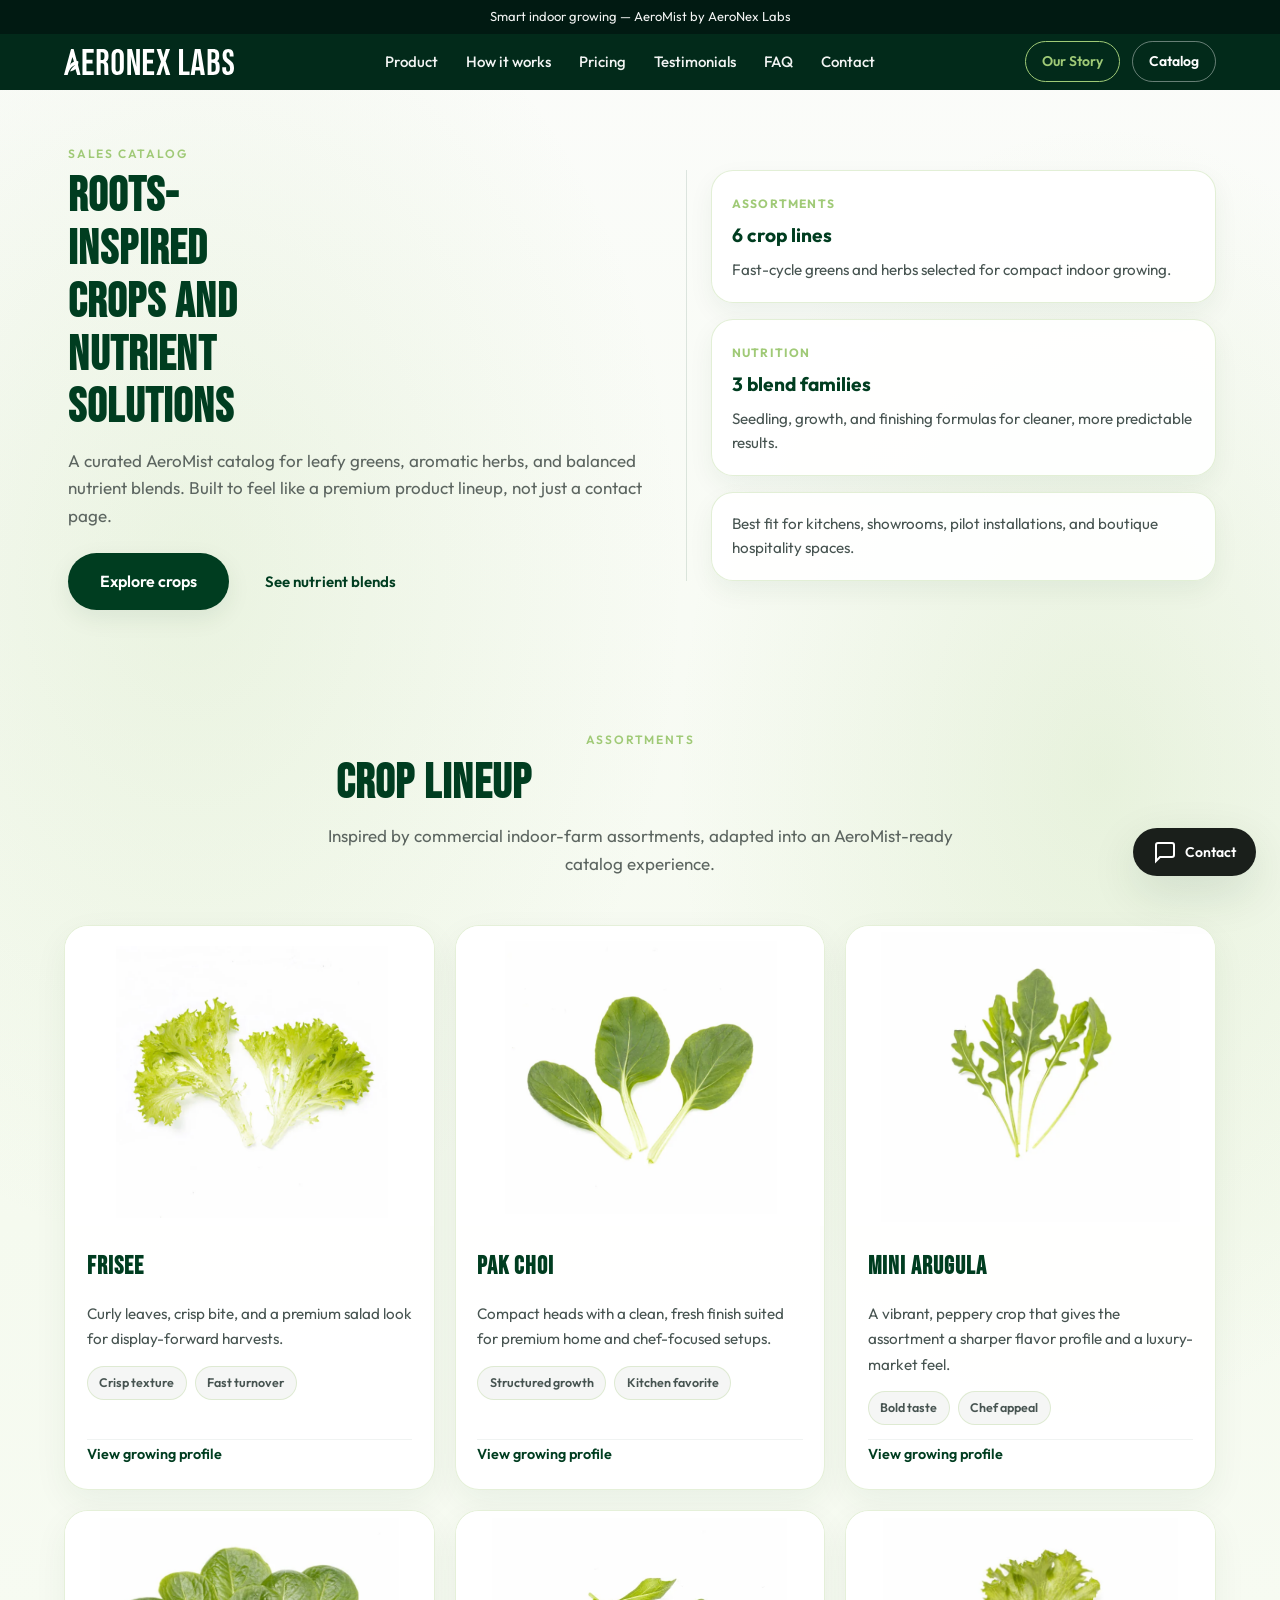
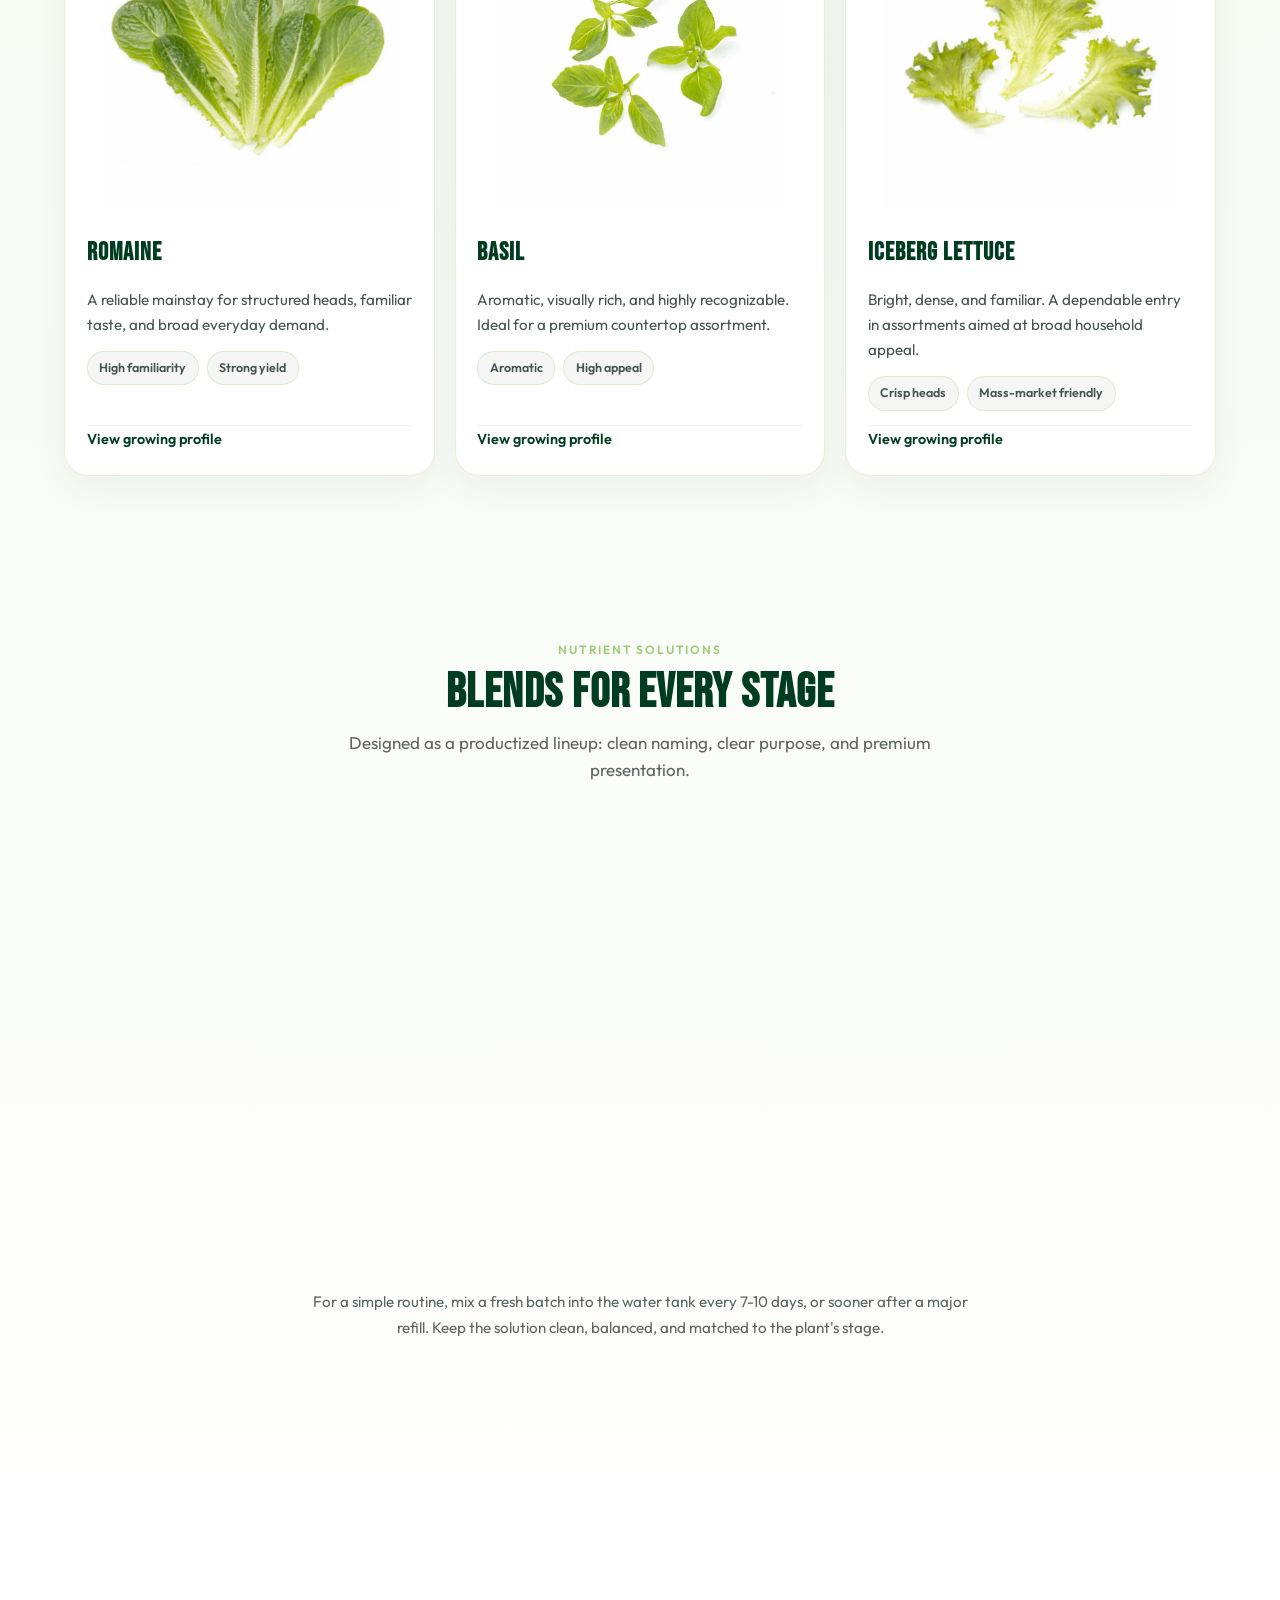
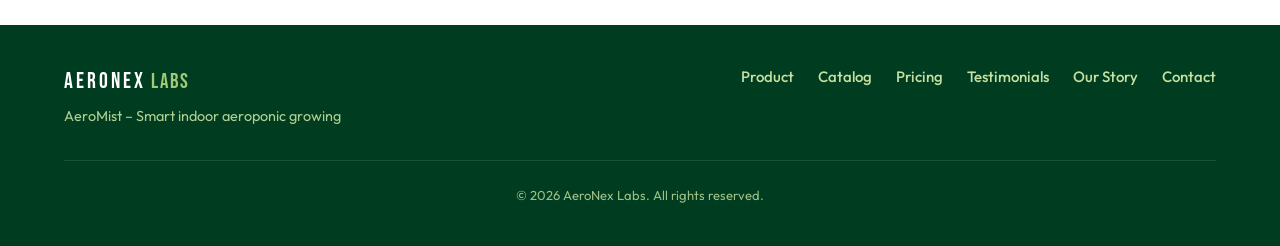
==== catalog.html @ 2b2d59ef "catalog page is made" ====
<!DOCTYPE html>
<html lang="en">
<head>
  <meta charset="UTF-8" />
  <meta name="viewport" content="width=device-width, initial-scale=1.0, viewport-fit=cover" />
  <meta name="description" content="AeroNex Labs catalog: crops, roots-inspired greens, and nutrient solutions for AeroMist systems." />
  <title>Catalog | AeroNex Labs</title>
  <link rel="preconnect" href="https://fonts.googleapis.com" />
  <link rel="preconnect" href="https://fonts.gstatic.com" crossorigin />
  <link href="https://fonts.googleapis.com/css2?family=Bebas+Neue&family=Outfit:wght@300;400;500;600;700&display=swap" rel="stylesheet" />
  <link rel="stylesheet" href="css/style.css" />
  <script defer src="/_vercel/insights/script.js"></script>
</head>
<body>
  <a href="#main-content" class="skip-link">Skip to main content</a>
  <header class="header" id="header">
    <div class="top-bar">
      <div class="container top-bar-inner">
        <span class="top-bar-text">Smart indoor growing — AeroMist by AeroNex Labs</span>
      </div>
    </div>
    <div class="main-nav">
      <div class="container nav-inner">
        <a href="index.html" class="logo logo--svg" aria-label="AeroNex Labs">
          <span class="logo-svg-wrap" aria-hidden="true">
            <img src="assets/aeronex-labs-wordmark.svg" alt="" class="logo-svg" />
          </span>
        </a>
        <nav class="nav" aria-label="Main navigation">
          <ul class="nav-list">
            <li><a href="index.html#product">Product</a></li>
            <li><a href="index.html#how-it-works">How it works</a></li>
            <li><a href="index.html#pricing">Pricing</a></li>
            <li><a href="index.html#testimonials">Testimonials</a></li>
            <li><a href="index.html#faq">FAQ</a></li>
            <li><a href="index.html#contact">Contact</a></li>
          </ul>
        </nav>
        <div class="nav-cta-group">
          <a href="our-story.html" class="nav-cta nav-cta-secondary">Our Story</a>
          <a href="catalog.html" class="nav-cta">Catalog</a>
        </div>
        <button type="button" class="nav-toggle" aria-label="Toggle menu">
          <span></span><span></span><span></span>
        </button>
      </div>
    </div>
  </header>

  <main id="main-content" class="page-main page-main-story page-main-catalog">
    <section class="section catalog-hero-section">
      <div class="container">
        <div class="catalog-hero-shell animate-in">
          <div class="catalog-hero-copy">
            <span class="section-label">Sales Catalog</span>
            <h1 class="section-title">Roots-inspired crops and nutrient solutions</h1>
            <p class="section-subtitle">A curated AeroMist catalog for leafy greens, aromatic herbs, and balanced nutrient blends. Built to feel like a premium product lineup, not just a contact page.</p>
            <div class="catalog-hero-actions">
              <a href="#crops" class="btn btn-primary btn-lg">Explore crops</a>
              <a href="#nutrients" class="btn btn-outline">See nutrient blends</a>
            </div>
          </div>
          <div class="catalog-hero-panel">
            <div class="catalog-hero-stat">
              <span class="catalog-hero-stat-label">Assortments</span>
              <strong>6 crop lines</strong>
              <p>Fast-cycle greens and herbs selected for compact indoor growing.</p>
            </div>
            <div class="catalog-hero-stat">
              <span class="catalog-hero-stat-label">Nutrition</span>
              <strong>3 blend families</strong>
              <p>Seedling, growth, and finishing formulas for cleaner, more predictable results.</p>
            </div>
            <div class="catalog-hero-note">
              <span>Best fit for kitchens, showrooms, pilot installations, and boutique hospitality spaces.</span>
            </div>
          </div>
        </div>
      </div>
    </section>

    <section id="crops" class="section catalog-section catalog-section--crops">
      <div class="container">
        <div class="section-head">
          <span class="section-label">Assortments</span>
          <h2 class="section-title">Crop lineup</h2>
          <p class="section-subtitle">Inspired by commercial indoor-farm assortments, adapted into an AeroMist-ready catalog experience.</p>
        </div>

        <div class="catalog-grid animate-in">
          <article class="catalog-card catalog-card--frisee">
            <div class="catalog-card-visual catalog-card-visual--image">
              <span class="catalog-badge">Leafy</span>
              <div class="catalog-crop-media">
                <img src="assets/catalog-frisee-1.png" alt="Frisee leaves" class="catalog-crop-image catalog-crop-image--primary" />
                <img src="assets/catalog-frisee-2.png" alt="Frisee growing in net pots" class="catalog-crop-image catalog-crop-image--secondary" />
              </div>
            </div>
            <div class="catalog-card-body">
              <h3 class="catalog-card-title">Frisee</h3>
              <p class="catalog-card-text">Curly leaves, crisp bite, and a premium salad look for display-forward harvests.</p>
              <div class="catalog-chip-row">
                <span class="catalog-chip">Crisp texture</span>
                <span class="catalog-chip">Fast turnover</span>
              </div>
              <details class="catalog-card-details">
                <summary>View growing profile</summary>
                <ul class="catalog-detail-list">
                  <li><span>Cycle</span><strong>24-30 days</strong></li>
                  <li><span>Use case</span><strong>Salad mixes</strong></li>
                  <li><span>Flavor</span><strong>Lightly bitter</strong></li>
                </ul>
              </details>
            </div>
          </article>

          <article class="catalog-card catalog-card--pakchoi">
            <div class="catalog-card-visual catalog-card-visual--image">
              <span class="catalog-badge">Stem + leaf</span>
              <div class="catalog-crop-media">
                <img src="assets/catalog-pak-choi-1.png" alt="Pak choi leaves" class="catalog-crop-image catalog-crop-image--primary" />
                <img src="assets/catalog-pak-choi-2.png" alt="Pak choi growing in a net pot" class="catalog-crop-image catalog-crop-image--secondary" />
              </div>
            </div>
            <div class="catalog-card-body">
              <h3 class="catalog-card-title">Pak Choi</h3>
              <p class="catalog-card-text">Compact heads with a clean, fresh finish suited for premium home and chef-focused setups.</p>
              <div class="catalog-chip-row">
                <span class="catalog-chip">Structured growth</span>
                <span class="catalog-chip">Kitchen favorite</span>
              </div>
              <details class="catalog-card-details">
                <summary>View growing profile</summary>
                <ul class="catalog-detail-list">
                  <li><span>Cycle</span><strong>28-35 days</strong></li>
                  <li><span>Use case</span><strong>Saute and bowls</strong></li>
                  <li><span>Texture</span><strong>Tender stems</strong></li>
                </ul>
              </details>
            </div>
          </article>

          <article class="catalog-card catalog-card--arugula">
            <div class="catalog-card-visual catalog-card-visual--image">
              <span class="catalog-badge">Peppery</span>
              <div class="catalog-crop-media">
                <img src="assets/catalog-mini-arugula-1.png" alt="Mini arugula leaves" class="catalog-crop-image catalog-crop-image--primary" />
                <img src="assets/catalog-mini-arugula-2.png" alt="Mini arugula growing in a net pot" class="catalog-crop-image catalog-crop-image--secondary" />
              </div>
            </div>
            <div class="catalog-card-body">
              <h3 class="catalog-card-title">Mini Arugula</h3>
              <p class="catalog-card-text">A vibrant, peppery crop that gives the assortment a sharper flavor profile and a luxury-market feel.</p>
              <div class="catalog-chip-row">
                <span class="catalog-chip">Bold taste</span>
                <span class="catalog-chip">Chef appeal</span>
              </div>
              <details class="catalog-card-details">
                <summary>View growing profile</summary>
                <ul class="catalog-detail-list">
                  <li><span>Cycle</span><strong>18-24 days</strong></li>
                  <li><span>Use case</span><strong>Finishing greens</strong></li>
                  <li><span>Flavor</span><strong>Peppery</strong></li>
                </ul>
              </details>
            </div>
          </article>

          <article class="catalog-card catalog-card--romaine">
            <div class="catalog-card-visual catalog-card-visual--image">
              <span class="catalog-badge">Core crop</span>
              <div class="catalog-crop-media">
                <img src="assets/catalog-romaine-1.png" alt="Romaine leaves" class="catalog-crop-image catalog-crop-image--primary" />
                <img src="assets/catalog-romaine-2.png" alt="Romaine growing in net pots" class="catalog-crop-image catalog-crop-image--secondary" />
              </div>
            </div>
            <div class="catalog-card-body">
              <h3 class="catalog-card-title">Romaine</h3>
              <p class="catalog-card-text">A reliable mainstay for structured heads, familiar taste, and broad everyday demand.</p>
              <div class="catalog-chip-row">
                <span class="catalog-chip">High familiarity</span>
                <span class="catalog-chip">Strong yield</span>
              </div>
              <details class="catalog-card-details">
                <summary>View growing profile</summary>
                <ul class="catalog-detail-list">
                  <li><span>Cycle</span><strong>30-38 days</strong></li>
                  <li><span>Use case</span><strong>Daily salads</strong></li>
                  <li><span>Profile</span><strong>Crisp and mild</strong></li>
                </ul>
              </details>
            </div>
          </article>

          <article class="catalog-card catalog-card--basil">
            <div class="catalog-card-visual catalog-card-visual--image">
              <span class="catalog-badge">Herb</span>
              <div class="catalog-crop-media">
                <img src="assets/catalog-basil-1.png" alt="Basil leaves" class="catalog-crop-image catalog-crop-image--primary" />
                <img src="assets/catalog-basil-2.png" alt="Basil growing in a net pot" class="catalog-crop-image catalog-crop-image--secondary" />
              </div>
            </div>
            <div class="catalog-card-body">
              <h3 class="catalog-card-title">Basil</h3>
              <p class="catalog-card-text">Aromatic, visually rich, and highly recognizable. Ideal for a premium countertop assortment.</p>
              <div class="catalog-chip-row">
                <span class="catalog-chip">Aromatic</span>
                <span class="catalog-chip">High appeal</span>
              </div>
              <details class="catalog-card-details">
                <summary>View growing profile</summary>
                <ul class="catalog-detail-list">
                  <li><span>Cycle</span><strong>25-32 days</strong></li>
                  <li><span>Use case</span><strong>Kitchen herb</strong></li>
                  <li><span>Profile</span><strong>Fragrant leaves</strong></li>
                </ul>
              </details>
            </div>
          </article>

          <article class="catalog-card catalog-card--iceberg">
            <div class="catalog-card-visual catalog-card-visual--image">
              <span class="catalog-badge">Classic</span>
              <div class="catalog-crop-media">
                <img src="assets/catalog-iceberg-1.png" alt="Iceberg lettuce leaves" class="catalog-crop-image catalog-crop-image--primary" />
                <img src="assets/catalog-iceberg-2.png" alt="Iceberg lettuce growing in net pots" class="catalog-crop-image catalog-crop-image--secondary" />
              </div>
            </div>
            <div class="catalog-card-body">
              <h3 class="catalog-card-title">Iceberg Lettuce</h3>
              <p class="catalog-card-text">Bright, dense, and familiar. A dependable entry in assortments aimed at broad household appeal.</p>
              <div class="catalog-chip-row">
                <span class="catalog-chip">Crisp heads</span>
                <span class="catalog-chip">Mass-market friendly</span>
              </div>
              <details class="catalog-card-details">
                <summary>View growing profile</summary>
                <ul class="catalog-detail-list">
                  <li><span>Cycle</span><strong>32-40 days</strong></li>
                  <li><span>Use case</span><strong>Crunch salads</strong></li>
                  <li><span>Profile</span><strong>Cool and clean</strong></li>
                </ul>
              </details>
            </div>
          </article>
        </div>
      </div>
    </section>

    <section id="nutrients" class="section catalog-section catalog-section--nutrients">
      <div class="container">
        <div class="section-head">
          <span class="section-label">Nutrient Solutions</span>
          <h2 class="section-title">Blends for every stage</h2>
          <p class="section-subtitle">Designed as a productized lineup: clean naming, clear purpose, and premium presentation.</p>
        </div>

        <div class="catalog-grid catalog-grid--solutions animate-in">
          <article class="catalog-card catalog-card--solution">
            <div class="catalog-card-visual catalog-card-visual--blend">
              <img src="assets/catalog-solution-leaf-start.png" alt="Leaf Start A+B nutrient solution bottle" class="catalog-blend-image" loading="lazy" decoding="async" />
            </div>
            <div class="catalog-card-body">
              <h3 class="catalog-card-title">Leaf Start A+B</h3>
              <p class="catalog-card-text">A gentle entry formula for seedlings and early root development, tuned for stable starts and cleaner transitions.</p>
              <div class="catalog-chip-row">
                <span class="catalog-chip">Seedling-safe</span>
                <span class="catalog-chip">Root support</span>
              </div>
              <details class="catalog-card-details">
                <summary>View blend profile</summary>
                <ul class="catalog-detail-list">
                  <li><span>Stage</span><strong>Early growth</strong></li>
                  <li><span>Focus</span><strong>Root establishment</strong></li>
                  <li><span>Best with</span><strong>Basil, arugula</strong></li>
                </ul>
              </details>
            </div>
          </article>

          <article class="catalog-card catalog-card--solution">
            <div class="catalog-card-visual catalog-card-visual--blend">
              <img src="assets/catalog-solution-balance-grow.png" alt="Balance Grow A+B nutrient solution bottle" class="catalog-blend-image" loading="lazy" decoding="async" />
            </div>
            <div class="catalog-card-body">
              <h3 class="catalog-card-title">Balance Grow A+B</h3>
              <p class="catalog-card-text">A balanced everyday nutrient pair for leafy greens that need consistent structure, color, and harvest quality.</p>
              <div class="catalog-chip-row">
                <span class="catalog-chip">Daily production</span>
                <span class="catalog-chip">Leaf quality</span>
              </div>
              <details class="catalog-card-details">
                <summary>View blend profile</summary>
                <ul class="catalog-detail-list">
                  <li><span>Stage</span><strong>Vegetative growth</strong></li>
                  <li><span>Focus</span><strong>Leaf density</strong></li>
                  <li><span>Best with</span><strong>Romaine, frisee</strong></li>
                </ul>
              </details>
            </div>
          </article>

          <article class="catalog-card catalog-card--solution">
            <div class="catalog-card-visual catalog-card-visual--blend">
              <img src="assets/catalog-solution-boost-finish.png" alt="Boost Finish nutrient solution bottle" class="catalog-blend-image" loading="lazy" decoding="async" />
            </div>
            <div class="catalog-card-body">
              <h3 class="catalog-card-title">Boost Finish</h3>
              <p class="catalog-card-text">A polishing blend for crispness, color, and final presentation before harvest or showcase delivery.</p>
              <div class="catalog-chip-row">
                <span class="catalog-chip">Finish quality</span>
                <span class="catalog-chip">Visual polish</span>
              </div>
              <details class="catalog-card-details">
                <summary>View blend profile</summary>
                <ul class="catalog-detail-list">
                  <li><span>Stage</span><strong>Final stretch</strong></li>
                  <li><span>Focus</span><strong>Crisp texture</strong></li>
                  <li><span>Best with</span><strong>Pak choi, iceberg</strong></li>
                </ul>
              </details>
            </div>
          </article>
        </div>

        <p class="catalog-section-note catalog-section-note--after-grid">For a simple routine, mix a fresh batch into the water tank every 7-10 days, or sooner after a major refill. Keep the solution clean, balanced, and matched to the plant's stage.</p>

        <div class="catalog-cta-block animate-in">
          <div>
            <span class="section-label">Bulk Inquiries</span>
            <h3 class="catalog-cta-title">Need a custom crop mix or nutrient package?</h3>
            <p class="catalog-cta-text">We can position AeroMist as a premium assortment system for hospitality, showroom installs, or pilot retail experiences.</p>
          </div>
          <div class="catalog-cta-actions">
            <a href="index.html#contact" class="btn btn-primary btn-lg">Request a quote</a>
          </div>
        </div>
      </div>
    </section>
  </main>

  <footer class="footer">
    <div class="container footer-inner">
      <div class="footer-grid">
        <div class="footer-brand-block">
          <div class="footer-brand">
            <span class="logo-text">AERONEX</span>
            <span class="logo-labs">LABS</span>
          </div>
          <p class="footer-product">AeroMist – Smart indoor aeroponic growing</p>
        </div>
        <div class="footer-links">
          <a href="index.html#product">Product</a>
          <a href="catalog.html">Catalog</a>
          <a href="index.html#pricing">Pricing</a>
          <a href="index.html#testimonials">Testimonials</a>
          <a href="our-story.html">Our Story</a>
          <a href="index.html#contact">Contact</a>
        </div>
      </div>
      <div class="footer-bottom">
        <p class="footer-copy">&copy; 2026 AeroNex Labs. All rights reserved.</p>
      </div>
    </div>
  </footer>

  <a href="index.html#contact" class="chat-fab" aria-label="Contact / Chat">
    <svg width="24" height="24" viewBox="0 0 24 24" fill="none" stroke="currentColor" stroke-width="2"><path d="M21 15a2 2 0 01-2 2H7l-4 4V5a2 2 0 012-2h14a2 2 0 012 2z"/></svg>
    <span>Contact</span>
  </a>

  <script src="js/main.js"></script>
</body>
</html>
---- css/style.css ----
/* AeroNex Labs – AeroMist | Modern, AeroGarden-inspired
   Brand: Deep Aero Green #003D20, Mist Green #A0CA77
   Fonts: Bebas Neue (display), Outfit (body) */

:root {
  --deep-green: #003D20;
  --deep-green-soft: #004d28;
  --nav-dark: #022a1a;
  --nav-dark-bar: #011a12;
  --mist-green: #A0CA77;
  --mist-green-light: #c5e0a0;
  --mist-green-pale: #e8f5dc;
  --white: #ffffff;
  --off-white: #fafbf9;
  --gray-50: #f5f6f5;
  --gray-100: #e8ece9;
  --gray-200: #c5ccc7;
  --gray-500: #6b756e;
  --gray-600: #5c6560;
  --gray-700: #475451;
  --gray-800: #2d332f;
  --black: #1a1f1b;
  --shadow-sm: 0 2px 8px rgba(0, 61, 32, 0.06);
  --shadow-md: 0 8px 24px rgba(0, 61, 32, 0.08);
  --shadow-lg: 0 16px 48px rgba(0, 61, 32, 0.12);
  --radius-sm: 8px;
  --radius-md: 12px;
  --radius-lg: 20px;
  --radius-xl: 28px;
  --radius-full: 9999px;
  --transition: 0.25s cubic-bezier(0.4, 0, 0.2, 1);
}

*,
*::before,
*::after {
  box-sizing: border-box;
}

html {
  scroll-behavior: smooth;
}

@media (prefers-reduced-motion: reduce) {
  html { scroll-behavior: auto; }
  .animate-in,
  .hero-shape,
  .phone-float,
  .stat,
  .benefit-card,
  .feature-card,
  .tech-pill,
  .category-card,
  .how-split-content .how-split-label,
  .how-split-content .how-split-title,
  .how-split-content .how-split-text,
  .how-split-content .how-split-cta,
  .how-split-visual-inner { animation: none !important; transition-duration: 0.01ms !important; }
  .animate-in { opacity: 1; transform: none; }
}

body {
  margin: 0;
  font-family: "Outfit", -apple-system, sans-serif;
  font-size: 1rem;
  line-height: 1.6;
  color: var(--black);
  background: var(--white);
  -webkit-font-smoothing: antialiased;
}

/* Skip link (accessibility) */
.skip-link {
  position: absolute;
  top: -100px;
  left: 1rem;
  z-index: 200;
  padding: 0.75rem 1.25rem;
  background: var(--deep-green);
  color: var(--white);
  font-weight: 600;
  font-size: 0.9375rem;
  text-decoration: none;
  border-radius: var(--radius-sm);
  transition: top var(--transition);
}
.skip-link:focus {
  top: 1rem;
  outline: 3px solid var(--mist-green);
  outline-offset: 2px;
}

/* Focus visible (keyboard users) */
a:focus-visible,
button:focus-visible {
  outline: 2px solid var(--deep-green);
  outline-offset: 2px;
}
.nav-list a:focus-visible,
.nav-cta:focus-visible {
  outline-color: var(--mist-green);
}
.chat-fab:focus-visible,
.back-to-top:focus-visible {
  outline-color: var(--white);
}

.container {
  width: 100%;
  max-width: 1200px;
  margin: 0 auto;
  padding: 0 1.5rem;
}

/* ---- Header (AeroGarden-style: top bar + dark nav) ---- */
.header {
  position: fixed;
  top: 0;
  left: 0;
  right: 0;
  z-index: 100;
  transition: box-shadow var(--transition);
}
.header.is-scrolled {
  box-shadow: 0 4px 20px rgba(0, 61, 32, 0.15);
}
.nav-list a.nav-link.is-active {
  color: var(--mist-green);
  opacity: 1;
}

.top-bar {
  background: var(--nav-dark-bar);
  color: var(--white);
  padding: 0.4rem 0;
  font-size: 0.8125rem;
  text-align: center;
}
.top-bar-inner { max-width: 1200px; margin: 0 auto; padding: 0 1.5rem; }
.top-bar-text { opacity: 0.95; }

.main-nav {
  background: var(--nav-dark);
  padding: 0 0;
}
.nav-inner {
  display: flex;
  align-items: center;
  justify-content: space-between;
  min-height: 56px;
  max-width: 1200px;
  margin: 0 auto;
  padding: 0 1.5rem;
}

.logo {
  display: inline-flex;
  align-items: baseline;
  gap: 0.25rem;
  text-decoration: none;
  color: var(--white);
  font-family: "Bebas Neue", sans-serif;
  font-size: 1.4rem;
  letter-spacing: 0.12em;
  font-weight: 400;
}
.logo--svg {
  align-items: center;
  gap: 0;
  letter-spacing: normal;
  font-size: 1rem;
}
.logo-svg-wrap {
  display: inline-flex;
  width: 170px;
  height: 36px;
  overflow: hidden;
  position: relative;
}
.logo-svg {
  width: 100%;
  height: 100%;
  object-fit: contain;
  display: block;
}
.logo-svg-wrap,
.logo-svg {
  /* Bazı tarayıcılarda SVG img içeriğini daha stabil render eder */
  max-width: 100%;
}
.main-nav .logo-svg {
  /* Wordmark SVG zaten beyaz dolduruldu */
  filter: none;
}
.logo-text {
  font-weight: 400;
  letter-spacing: 0.14em;
}
.logo-labs {
  font-weight: 400;
  color: var(--mist-green);
  letter-spacing: 0.1em;
  font-size: 0.95em;
}

.nav-list {
  display: flex;
  gap: 1.75rem;
  list-style: none;
  margin: 0;
  padding: 0;
}
.nav-list a {
  color: var(--white);
  text-decoration: none;
  font-weight: 500;
  font-size: 0.9375rem;
  opacity: 0.95;
  transition: opacity var(--transition);
}
.nav-list a:hover { opacity: 1; }

.nav-cta-group {
  display: flex;
  align-items: center;
  gap: 0.75rem;
}

.nav-cta {
  padding: 0.5rem 1rem;
  background: transparent;
  color: var(--white);
  border: 1px solid rgba(255,255,255,0.4);
  border-radius: var(--radius-full);
  font-size: 0.875rem;
  font-weight: 600;
  text-decoration: none;
  transition: background var(--transition), border-color var(--transition);
}
.nav-cta:hover {
  background: rgba(255,255,255,0.1);
  border-color: rgba(255,255,255,0.6);
}
.nav-cta-secondary {
  background: transparent;
  border-color: var(--mist-green);
  color: var(--mist-green);
}
.nav-cta-secondary:hover {
  background: var(--mist-green);
  color: var(--deep-green);
  border-color: var(--mist-green);
}

.nav-toggle {
  display: none;
  flex-direction: column;
  gap: 5px;
  background: none;
  border: none;
  cursor: pointer;
  padding: 0.5rem;
}
.nav-toggle span {
  width: 22px;
  height: 2px;
  background: var(--white);
  transition: var(--transition);
}

/* ---- Hero carousel ---- */
.hero-carousel {
  position: relative;
  min-height: 90vh;
  padding: 6rem 0 4rem;
  overflow: hidden;
}
.hero-carousel .hero-track {
  display: flex;
  transition: transform 0.5s cubic-bezier(0.4, 0, 0.2, 1);
  min-height: 70vh;
}
.hero-slide {
  min-width: 100%;
  flex-shrink: 0;
  display: flex;
  align-items: center;
}
.hero-carousel-prev,
.hero-carousel-next {
  position: absolute;
  top: 50%;
  transform: translateY(-50%);
  z-index: 20;
  width: 48px;
  height: 48px;
  display: flex;
  align-items: center;
  justify-content: center;
  background: rgba(255, 255, 255, 0.9);
  border: 1px solid var(--gray-100);
  border-radius: 50%;
  color: var(--deep-green);
  cursor: pointer;
  box-shadow: var(--shadow-md);
  transition: background 0.2s ease, transform 0.2s ease;
}
.hero-carousel-prev { left: 1.5rem; }
.hero-carousel-next { right: 1.5rem; }
.hero-carousel-prev:hover,
.hero-carousel-next:hover {
  background: var(--white);
  transform: translateY(-50%) scale(1.05);
}
.hero-carousel-prev:focus-visible,
.hero-carousel-next:focus-visible {
  outline: 2px solid var(--deep-green);
  outline-offset: 2px;
}
.hero-carousel-dots {
  position: absolute;
  bottom: 4rem;
  left: 50%;
  transform: translateX(-50%);
  display: flex;
  gap: 0.5rem;
  z-index: 20;
}
.hero-carousel-dot {
  width: 10px;
  height: 10px;
  border-radius: 50%;
  background: rgba(255, 255, 255, 0.5);
  border: 1px solid var(--deep-green);
  padding: 0;
  cursor: pointer;
  transition: background 0.25s ease, transform 0.25s ease;
}
.hero-carousel-dot:hover {
  background: rgba(255, 255, 255, 0.8);
}
.hero-carousel-dot.is-active {
  background: var(--deep-green);
  transform: scale(1.2);
}
@media (max-width: 768px) {
  .hero-carousel-prev { left: 0.75rem; }
  .hero-carousel-next { right: 0.75rem; }
  .hero-carousel-prev,
  .hero-carousel-next { width: 40px; height: 40px; }
}

/* ---- Hero (split, own brand – no stock photo) ---- */
.hero-split {
  position: relative;
  min-height: 90vh;
  display: flex;
  align-items: center;
  padding: 6rem 0 4rem;
  overflow: hidden;
}
.hero-split-bg {
  position: absolute;
  inset: 0;
  z-index: 0;
}
.hero-gradient-mesh {
  position: absolute;
  inset: 0;
  background:
    radial-gradient(ellipse 80% 50% at 20% 50%, rgba(160, 202, 119, 0.2) 0%, transparent 55%),
    radial-gradient(ellipse 70% 60% at 85% 30%, rgba(0, 61, 32, 0.06) 0%, transparent 50%),
    linear-gradient(160deg, var(--off-white) 0%, var(--mist-green-pale) 40%, var(--gray-50) 100%);
}
.hero-shape {
  position: absolute;
  border-radius: 50%;
  filter: blur(90px);
  opacity: 0.2;
  pointer-events: none;
}
.hero-shape-1 {
  width: 400px;
  height: 400px;
  background: var(--mist-green);
  top: -80px;
  right: -60px;
  animation: heroShapeFloat 15s ease-in-out infinite;
}
.hero-shape-2 {
  width: 280px;
  height: 280px;
  background: var(--mist-green-light);
  bottom: 10%;
  left: -40px;
  animation: heroShapeFloat 12s ease-in-out infinite reverse;
}

/* Hero scroll hint */
.hero-scroll-hint {
  position: absolute;
  bottom: 1.5rem;
  left: 50%;
  transform: translateX(-50%);
  display: flex;
  flex-direction: column;
  align-items: center;
  gap: 0.35rem;
  color: var(--gray-500);
  font-size: 0.7rem;
  font-weight: 600;
  text-transform: uppercase;
  letter-spacing: 0.12em;
  pointer-events: none;
}
.hero-scroll-hint .hero-scroll-line {
  width: 1px;
  height: 28px;
  background: linear-gradient(to bottom, var(--gray-300), transparent);
  border-radius: var(--radius-full);
  animation: scrollHint 2s ease-in-out infinite;
}
@keyframes scrollHint {
  0%, 100% { opacity: 0.4; transform: scaleY(0.6); }
  50% { opacity: 1; transform: scaleY(1); }
}
@media (max-width: 768px) {
  .hero-scroll-hint { display: none; }
}

@keyframes heroShapeFloat {
  0%, 100% { transform: translate(0, 0) scale(1); }
  50% { transform: translate(15px, -15px) scale(1.08); }
}
.hero-split-inner {
  position: relative;
  z-index: 1;
  display: grid;
  grid-template-columns: 1fr 1fr;
  gap: 3rem;
  align-items: center;
}
.hero-split-content {
  max-width: 520px;
}
.hero-eyebrow {
  font-size: 0.8125rem;
  font-weight: 600;
  text-transform: uppercase;
  letter-spacing: 0.2em;
  color: var(--deep-green);
  margin: 0 0 0.75rem;
}
.hero-split .hero-title {
  font-family: "Bebas Neue", sans-serif;
  font-size: clamp(2.75rem, 6vw, 4rem);
  font-weight: 400;
  color: var(--deep-green);
  letter-spacing: 0.02em;
  line-height: 1.08;
  margin: 0 0 1rem;
}
.hero-split .hero-tagline {
  font-size: 1.0625rem;
  color: var(--gray-800);
  line-height: 1.65;
  margin: 0 0 1.5rem;
}
.hero-actions {
  display: flex;
  flex-wrap: wrap;
  gap: 0.75rem;
  align-items: center;
}
.btn-outline {
  background: transparent;
  color: var(--deep-green);
  border: 2px solid var(--deep-green);
  padding: 0.75rem 1.25rem;
  font-family: inherit;
  font-weight: 600;
  font-size: 0.9375rem;
  text-decoration: none;
  border-radius: var(--radius-full);
  transition: border-color var(--transition), color var(--transition), background var(--transition);
}
.btn-outline:hover {
  border-color: var(--deep-green-soft);
  color: var(--white);
  background: var(--deep-green);
}
.hero-split-visual {
  display: flex;
  justify-content: center;
  align-items: center;
}
.hero-visual-card {
  position: relative;
  width: 100%;
  max-width: 420px;
  display: flex;
  align-items: center;
  justify-content: center;
  background: rgba(255, 255, 255, 0.9);
  backdrop-filter: blur(12px);
  -webkit-backdrop-filter: blur(12px);
  border-radius: var(--radius-xl);
  border: 1px solid rgba(0, 61, 32, 0.06);
  box-shadow:
    0 8px 32px rgba(0, 61, 32, 0.08),
    0 0 0 1px rgba(255, 255, 255, 0.6) inset;
  overflow: hidden;
}
.hero-visual-card-img {
  padding: 0;
  aspect-ratio: 4/3;
}
.hero-card-image {
  width: 100%;
  height: 100%;
  object-fit: cover;
  display: block;
}
.hero-card-image--device {
  object-fit: contain;
  object-position: center center;
  transform: scale(0.84);
}
.hero-visual-card-lifestyle {
  aspect-ratio: 4/3;
  overflow: hidden;
  border-radius: var(--radius-lg);
  box-shadow: var(--shadow-lg);
}
.hero-visual-card-lifestyle .hero-card-image {
  object-position: center center;
}
.hero-visual-glow {
  position: absolute;
  inset: -30%;
  background: radial-gradient(circle, rgba(160, 202, 119, 0.15) 0%, transparent 65%);
  border-radius: 50%;
  pointer-events: none;
}
.hero-visual-content {
  position: relative;
  z-index: 1;
  display: flex;
  flex-direction: column;
  align-items: center;
  justify-content: center;
  gap: 0.75rem;
  padding: 2rem;
}
.hero-visual-icon {
  width: 140px;
  height: 140px;
  color: var(--deep-green);
}
.hero-visual-label {
  font-family: "Bebas Neue", sans-serif;
  font-size: 1.75rem;
  letter-spacing: 0.12em;
  color: var(--deep-green);
}
.hero-visual-tagline {
  font-size: 0.8125rem;
  font-weight: 500;
  letter-spacing: 0.15em;
  text-transform: uppercase;
  color: var(--gray-500);
}
@media (max-width: 900px) {
  /* Hero carousel: narrow viewports only — rules above 901px untouched */
  html,
  body {
    overflow-x: hidden;
    width: 100%;
    max-width: 100%;
    overscroll-behavior-x: none;
  }
  #main-content {
    overflow-x: hidden;
    max-width: 100%;
  }
  .page-main-home {
    padding-top: var(--mobile-header-offset, 92px);
  }
  /* Fixed header: full bleed — safe-area on bars (header itself has no bg; padding there showed body white) */
  .header {
    width: 100%;
    max-width: 100%;
    box-sizing: border-box;
  }
  .top-bar,
  .main-nav {
    width: 100%;
    max-width: 100%;
    box-sizing: border-box;
    padding-left: env(safe-area-inset-left, 0px);
    padding-right: env(safe-area-inset-right, 0px);
  }

  .hero.hero-carousel {
    display: block;
    min-height: auto;
    padding: 5.5rem 0 2rem;
    overflow-x: clip;
    width: 100%;
    max-width: 100%;
    box-sizing: border-box;
  }
  .page-main-home .hero.hero-carousel {
    padding-top: 1rem;
  }
  .hero-carousel {
    min-height: auto;
    overflow: clip;
  }
  .hero-carousel .hero-track {
    min-height: 0;
    width: 100%;
    max-width: 100%;
    overflow-x: auto;
    overflow-y: hidden;
    -webkit-overflow-scrolling: touch;
    scroll-snap-type: x mandatory;
    scrollbar-width: none;
    -ms-overflow-style: none;
    touch-action: pan-x pan-y pinch-zoom;
    overscroll-behavior-x: contain;
    transition: none;
  }
  .hero-carousel .hero-track::-webkit-scrollbar {
    display: none;
  }
  .hero-carousel .hero-slide {
    flex: 0 0 100%;
    width: 100%;
    max-width: 100%;
    min-width: 100%;
    box-sizing: border-box;
    justify-content: center;
    scroll-snap-align: start;
    scroll-snap-stop: always;
  }
  .hero-carousel .hero-slide > .hero-split-inner {
    min-width: 0;
    width: 100%;
    max-width: 100%;
    grid-template-columns: minmax(0, 1fr);
    gap: 1.5rem;
    padding-top: 0.5rem;
    padding-bottom: 0.5rem;
    text-align: center;
  }
  .hero-split-inner {
    grid-template-columns: 1fr;
    text-align: center;
    min-width: 0;
  }
  .hero-split-content {
    max-width: none;
    min-width: 0;
    margin: 0 auto;
  }
  .hero-carousel .hero-split-content {
    max-width: 100%;
    overflow-wrap: break-word;
  }
  .hero-carousel .hero-eyebrow {
    letter-spacing: 0.12em;
  }
  .hero-split .hero-tagline {
    margin-left: auto;
    margin-right: auto;
  }
  .hero-actions {
    flex-direction: column;
    justify-content: center;
    align-items: stretch;
    width: 100%;
    max-width: 320px;
    margin-left: auto;
    margin-right: auto;
  }
  .hero-actions .btn {
    justify-content: center;
    width: 100%;
  }
  .hero-split-visual {
    order: -1;
    min-width: 0;
  }
  .hero-visual-card {
    width: min(100%, 320px);
    max-width: 320px;
    margin: 0 auto;
  }
  .hero-split .hero-title {
    font-size: clamp(2.6rem, 12vw, 3.7rem);
    line-height: 1;
    overflow-wrap: anywhere;
    word-wrap: break-word;
  }
  .hero-split .hero-tagline {
    font-size: 1rem;
    line-height: 1.6;
    overflow-wrap: break-word;
  }
  .hero-carousel .container {
    padding-left: max(1rem, env(safe-area-inset-left, 0px));
    padding-right: max(1rem, env(safe-area-inset-right, 0px));
  }
  .hero-carousel-prev {
    left: max(0.35rem, env(safe-area-inset-left, 0px));
  }
  .hero-carousel-next {
    right: max(0.35rem, env(safe-area-inset-right, 0px));
  }
  .hero-carousel-prev,
  .hero-carousel-next {
    display: none;
  }
  .hero-carousel-dots {
    position: static;
    left: auto;
    bottom: auto;
    transform: none;
    justify-content: center;
    margin: 0.75rem auto 0;
    padding-bottom: max(0px, env(safe-area-inset-bottom, 0px));
  }
  .hero-carousel-dot {
    -webkit-appearance: none;
    appearance: none;
    flex-shrink: 0;
  }
  .hero-scroll-hint {
    display: none;
  }

  .chat-fab {
    right: max(1.5rem, calc(env(safe-area-inset-right, 0px) + 0.75rem));
    bottom: max(1.5rem, calc(env(safe-area-inset-bottom, 0px) + 0.5rem));
  }
}
.btn-black {
  background: var(--black);
  color: var(--white);
  padding: 0.875rem 1.75rem;
  font-family: inherit;
  font-weight: 600;
  font-size: 0.9375rem;
  text-decoration: none;
  border-radius: var(--radius-full);
  transition: transform 0.2s, background var(--transition);
}
.btn-black:hover { transform: translateY(-1px); background: var(--gray-800); }

/* ---- Categories ---- */
.categories-section { padding: 4rem 0; background: var(--white); }
.categories-head { display: flex; align-items: center; justify-content: space-between; margin-bottom: 1.5rem; }
.categories-title { font-family: "Bebas Neue", sans-serif; font-size: clamp(1.75rem, 4vw, 2.25rem); color: var(--black); letter-spacing: 0.02em; margin: 0; }
.categories-link { color: var(--black); font-weight: 600; font-size: 0.9375rem; text-decoration: none; }
.categories-link:hover { color: var(--deep-green); }
.categories-grid { display: grid; grid-template-columns: repeat(3, 1fr); gap: 1.25rem; }
.category-card {
  position: relative;
  border-radius: var(--radius-md);
  overflow: hidden;
  aspect-ratio: 4/3;
  text-decoration: none;
  color: var(--white);
  display: block;
  transition: transform var(--transition);
}
.category-card:hover { transform: scale(1.02); }
.category-card-img { position: absolute; inset: 0; background-size: cover; background-position: center; }
.category-card-1 {
  background-image: linear-gradient(to top, rgba(0, 0, 0, 0.75) 0%, rgba(0, 61, 32, 0.4) 50%, transparent 100%),
    url('../assets/aeroo.png');
  background-size: cover;
  background-position: center;
}
.category-card-2 {
  background-image: linear-gradient(to top, rgba(0, 0, 0, 0.75) 0%, rgba(26, 77, 107, 0.5) 50%, transparent 100%),
    url('../assets/category-mobile-app.jpg');
  background-size: cover;
  background-position: center;
}
.category-card-3 {
  background-image: linear-gradient(to top, rgba(0, 0, 0, 0.75) 0%, rgba(0, 61, 32, 0.4) 50%, transparent 100%),
    url('../assets/category-how-it-works.jpg');
  background-size: cover;
  background-position: center;
}
.category-card-label {
  position: absolute;
  bottom: 0;
  left: 0;
  right: 0;
  padding: 1.25rem 1rem;
  background: linear-gradient(to top, rgba(0,0,0,0.7), transparent);
  font-weight: 600;
  font-size: 1.0625rem;
}
.categories-grid.visible .category-card {
  animation: fadeInUp 0.5s ease-out backwards;
}
.categories-grid.visible .category-card:nth-child(1) { animation-delay: 0.1s; }
.categories-grid.visible .category-card:nth-child(2) { animation-delay: 0.2s; }
.categories-grid.visible .category-card:nth-child(3) { animation-delay: 0.3s; }
@media (max-width: 768px) { .categories-grid { grid-template-columns: 1fr; } }

/* ---- How split (modern, interactive) ---- */
.how-split-section {
  padding: 0;
  background: linear-gradient(135deg, var(--white) 0%, var(--off-white) 35%, var(--mist-green-pale) 100%);
  position: relative;
  overflow: hidden;
}
.how-split-section::before {
  content: '';
  position: absolute;
  left: 0;
  top: 0;
  bottom: 0;
  width: 5px;
  background: linear-gradient(to bottom, var(--mist-green), var(--deep-green));
  opacity: 0.9;
}
.how-split { display: grid; grid-template-columns: 1fr 1fr; min-height: 480px; align-items: center; }
.how-split-content {
  background: transparent;
  padding: 3.5rem 3rem 3.5rem max(3.5rem, 7vw);
  display: flex;
  flex-direction: column;
  justify-content: center;
  border-left: none;
}
.how-split-content.visible .how-split-label { animation: fadeInUp 0.5s ease-out backwards; animation-delay: 0.05s; }
.how-split-content.visible .how-split-title { animation: fadeInUp 0.5s ease-out backwards; animation-delay: 0.15s; }
.how-split-content.visible .how-split-text { animation: fadeInUp 0.5s ease-out backwards; animation-delay: 0.25s; }
.how-split-content.visible .how-split-cta { animation: fadeInUp 0.5s ease-out backwards; animation-delay: 0.35s; }
.how-split-label {
  display: inline-block;
  font-size: 0.75rem;
  font-weight: 600;
  text-transform: uppercase;
  letter-spacing: 0.18em;
  color: var(--mist-green);
  margin-bottom: 0.5rem;
}
.how-split-title {
  font-family: "Bebas Neue", sans-serif;
  font-size: clamp(1.875rem, 4vw, 2.75rem);
  color: var(--deep-green);
  letter-spacing: 0.02em;
  margin: 0 0 0.75rem;
  line-height: 1.2;
}
.how-split-text {
  font-size: 1.0625rem;
  color: var(--gray-600);
  margin: 0 0 1.75rem;
  line-height: 1.7;
  max-width: 30ch;
}
.how-split-content .btn { align-self: flex-start; transition: transform 0.2s ease, box-shadow 0.2s ease; }
.how-split-cta:hover { transform: translateY(-2px); box-shadow: 0 8px 24px rgba(0, 61, 32, 0.25); }
.how-split-visual {
  background: transparent;
  display: flex;
  align-items: center;
  justify-content: center;
  padding: 2.5rem;
}
.how-split-visual.visible .how-split-visual-inner { animation: howVisualIn 0.7s cubic-bezier(0.4, 0, 0.2, 1) backwards; }
@keyframes howVisualIn {
  from { opacity: 0; transform: scale(0.96) translateX(20px); }
  to { opacity: 1; transform: scale(1) translateX(0); }
}
.how-split-visual-inner {
  position: relative;
  border-radius: var(--radius-xl);
  overflow: hidden;
  box-shadow: 0 24px 56px rgba(0, 61, 32, 0.12), 0 0 0 1px rgba(0, 61, 32, 0.06);
  background: var(--white);
  padding: 1.25rem;
  transition: transform 0.4s ease, box-shadow 0.4s ease;
}
.how-split-visual-inner:hover {
  transform: translateY(-6px) scale(1.02);
  box-shadow: 0 32px 64px rgba(0, 61, 32, 0.18), 0 0 0 1px rgba(0, 61, 32, 0.08);
}
.how-split-visual-inner::before {
  content: '';
  position: absolute;
  inset: -20%;
  background: radial-gradient(circle, rgba(160, 202, 119, 0.22) 0%, transparent 55%);
  pointer-events: none;
}
.how-split-visual img {
  position: relative;
  max-width: 100%;
  width: 340px;
  height: auto;
  border-radius: var(--radius-md);
  display: block;
  transition: transform 0.4s ease;
}
.how-split-visual-inner:hover img { transform: scale(1.02); }
@media (max-width: 900px) {
  .how-split-section::before { width: 4px; }
  .how-split { grid-template-columns: 1fr; min-height: auto; padding: 0; }
  .how-split-content { padding: 2.5rem 1.5rem; border-left: none; border-top: 4px solid var(--mist-green); }
  .how-split-text { max-width: none; }
  .how-split-visual { min-height: 280px; padding: 2rem; }
  .how-split-visual-inner { padding: 0.75rem; }
  .how-split-visual-inner:hover { transform: none; }
  .how-split-visual img { width: 280px; }
}

/* ---- How it works: expanded 3-step guide ---- */
.how-steps-wrap {
  padding: 3rem max(1.5rem, 7vw) 3.5rem;
  max-width: 1200px;
  margin: 0 auto;
}
.how-steps-inner {
  max-width: 1100px;
  margin: 0 auto;
}
.how-steps-header {
  display: flex;
  flex-wrap: wrap;
  align-items: center;
  justify-content: space-between;
  gap: 1rem;
  margin-bottom: 2rem;
}
.how-steps-title {
  font-family: "Bebas Neue", sans-serif;
  font-size: clamp(1.75rem, 4vw, 2.5rem);
  color: var(--deep-green);
  margin: 0;
  letter-spacing: 0.02em;
  line-height: 1.15;
}
.how-steps-body {
  display: grid;
  grid-template-columns: 1fr 1fr;
  gap: 2.5rem 3rem;
  align-items: start;
}
.how-steps-list {
  list-style: none;
  padding: 0;
  margin: 0;
}
.how-steps-item {
  display: flex;
  gap: 1rem;
  margin-bottom: 1.75rem;
}
.how-steps-item:last-child {
  margin-bottom: 0;
}
.how-steps-num {
  flex-shrink: 0;
  width: 2.25rem;
  height: 2.25rem;
  border-radius: var(--radius-full);
  background: var(--deep-green);
  color: var(--white);
  font-weight: 700;
  font-size: 0.9375rem;
  display: flex;
  align-items: center;
  justify-content: center;
  line-height: 1;
}
.how-steps-heading {
  font-size: 1.125rem;
  font-weight: 600;
  color: var(--black);
  margin: 0 0 0.35rem;
}
.how-steps-copy p {
  margin: 0;
  color: var(--gray-600);
  font-size: 0.98rem;
  line-height: 1.65;
}
.how-steps-figure {
  margin: 0;
}
.how-steps-figure-card {
  max-width: 560px;
  margin-left: auto;
  margin-right: auto;
}
.how-steps-figure-card img {
  width: 100%;
  max-width: 560px;
  height: auto;
  display: block;
}
@media (max-width: 900px) {
  .how-steps-body {
    grid-template-columns: 1fr;
  }
  .how-steps-figure {
    order: -1;
  }
  .how-steps-wrap {
    padding-top: 2rem;
    padding-bottom: 2.5rem;
  }
}

/* ---- CTA split ---- */
.cta-split-section { padding: 0; }
.cta-split { display: grid; grid-template-columns: 1fr 1fr; min-height: 400px; }
.cta-split-visual { background-size: cover; background-position: center; background-color: var(--mist-green-pale); }
.cta-split-content {
  background: var(--white);
  padding: 3rem max(3rem, 5vw) 3rem 3rem;
  display: flex;
  flex-direction: column;
  justify-content: center;
}
.cta-split-title { font-family: "Bebas Neue", sans-serif; font-size: clamp(1.75rem, 4vw, 2.5rem); color: var(--black); letter-spacing: 0.02em; margin: 0 0 0.5rem; line-height: 1.2; }
.cta-split-text { font-size: 1.0625rem; color: var(--gray-600); margin: 0 0 1.5rem; }
.cta-split-content .btn { align-self: flex-start; }
@media (max-width: 900px) { .cta-split { grid-template-columns: 1fr; } .cta-split-visual { min-height: 220px; order: -1; } .cta-split-content { padding: 2rem 1.5rem; } }

/* ---- Product section head ---- */
.product-section-head { display: flex; align-items: center; justify-content: space-between; margin-bottom: 0.5rem; }
.product-section-title { font-family: "Bebas Neue", sans-serif; font-size: clamp(1.75rem, 4vw, 2.25rem); color: var(--black); letter-spacing: 0.02em; margin: 0; }
.product-section-link { color: var(--black); font-weight: 600; font-size: 0.9375rem; text-decoration: none; }
.product-section-link:hover { color: var(--deep-green); }

/* ---- Chat FAB ---- */
.chat-fab {
  position: fixed;
  bottom: 1.5rem;
  right: 1.5rem;
  z-index: 90;
  display: inline-flex;
  align-items: center;
  gap: 0.5rem;
  padding: 0.75rem 1.25rem;
  background: var(--black);
  color: var(--white);
  border-radius: var(--radius-full);
  font-weight: 600;
  font-size: 0.875rem;
  text-decoration: none;
  box-shadow: var(--shadow-lg);
  transition: transform var(--transition), box-shadow var(--transition);
}
.chat-fab:hover { transform: scale(1.05); box-shadow: 0 12px 32px rgba(0,0,0,0.25); }

/* ---- Hero (legacy) ---- */
.hero {
  position: relative;
  min-height: 100vh;
  display: flex;
  align-items: center;
  padding: 6rem 0 4rem;
  overflow: hidden;
}

.hero-bg {
  position: absolute;
  inset: 0;
  z-index: 0;
}

.hero-gradient {
  position: absolute;
  inset: 0;
  background: linear-gradient(135deg, var(--mist-green-pale) 0%, var(--off-white) 40%, var(--white) 70%);
}

.hero-pattern {
  position: absolute;
  inset: 0;
  opacity: 0.35;
  background-image: radial-gradient(circle at 1px 1px, var(--gray-200) 1px, transparent 0);
  background-size: 28px 28px;
}

.hero-blob {
  position: absolute;
  border-radius: 50%;
  filter: blur(80px);
  opacity: 0.2;
  pointer-events: none;
}
.hero-blob-1 {
  width: 400px;
  height: 400px;
  background: var(--mist-green);
  top: -100px;
  right: -80px;
  animation: blobFloat 12s ease-in-out infinite;
}
.hero-blob-2 {
  width: 300px;
  height: 300px;
  background: var(--deep-green);
  bottom: 10%;
  left: -60px;
  animation: blobFloat 14s ease-in-out infinite reverse;
}
@keyframes blobFloat {
  0%, 100% { transform: translate(0, 0) scale(1); }
  50% { transform: translate(20px, -20px) scale(1.05); }
}

.hero-inner {
  position: relative;
  z-index: 1;
  display: grid;
  grid-template-columns: 1fr 1fr;
  gap: 3rem;
  align-items: center;
}

.hero-content {
  max-width: 520px;
}

.hero-eyebrow {
  font-size: 0.8125rem;
  font-weight: 500;
  text-transform: uppercase;
  letter-spacing: 0.15em;
  color: var(--gray-500);
  margin: 0 0 0.5rem;
}

.hero-title {
  font-family: "Bebas Neue", sans-serif;
  font-size: clamp(3rem, 7vw, 4.5rem);
  font-weight: 400;
  color: var(--deep-green);
  letter-spacing: 0.02em;
  line-height: 1.05;
  margin: 0 0 1rem;
}

.hero-tagline {
  font-size: 1.125rem;
  line-height: 1.65;
  color: var(--gray-800);
  margin: 0 0 1.75rem;
  font-weight: 400;
}

.hero-actions {
  display: flex;
  flex-wrap: wrap;
  gap: 1rem;
  align-items: center;
}

.btn {
  display: inline-flex;
  align-items: center;
  gap: 0.5rem;
  padding: 0.875rem 1.5rem;
  font-family: inherit;
  font-weight: 600;
  font-size: 0.9375rem;
  text-decoration: none;
  border-radius: var(--radius-full);
  border: none;
  cursor: pointer;
  transition: transform 0.2s, box-shadow var(--transition), background var(--transition), color var(--transition);
}

.btn:hover {
  transform: translateY(-1px);
}

.btn-primary {
  background: var(--deep-green);
  color: var(--white);
  box-shadow: var(--shadow-md);
}

.btn-primary:hover {
  background: var(--deep-green-soft);
  box-shadow: var(--shadow-lg);
}

.hero-actions .btn-primary {
  animation: btnGlow 3s ease-in-out infinite;
}
@keyframes btnGlow {
  0%, 100% { box-shadow: var(--shadow-md); }
  50% { box-shadow: 0 8px 28px rgba(0, 61, 32, 0.3); }
}

.btn-ghost {
  background: transparent;
  color: var(--deep-green);
}

.btn-ghost:hover {
  color: var(--deep-green-soft);
}

.btn-lg {
  padding: 1rem 2rem;
  font-size: 1rem;
}

.hero-visual {
  display: flex;
  flex-direction: column;
  align-items: center;
  gap: 1.5rem;
}

.hero-image-wrap {
  position: relative;
}

.hero-image {
  position: relative;
  z-index: 1;
  max-width: 100%;
  width: 420px;
  height: auto;
  border-radius: var(--radius-lg);
  box-shadow: var(--shadow-lg);
  animation: heroImageIn 1.2s cubic-bezier(0.4, 0, 0.2, 1) forwards;
}
@keyframes heroImageIn {
  from { opacity: 0; transform: scale(0.96); }
  to { opacity: 1; transform: scale(1); }
}

.hero-image-glow {
  position: absolute;
  top: 50%;
  left: 50%;
  transform: translate(-50%, -50%);
  width: 80%;
  height: 60%;
  background: var(--mist-green);
  filter: blur(60px);
  opacity: 0.25;
  border-radius: 50%;
  z-index: 0;
}

.hero-card {
  background: var(--deep-green);
  color: var(--white);
  padding: 1.25rem 1.5rem;
  border-radius: var(--radius-md);
  text-align: left;
  max-width: 320px;
  width: 100%;
  box-shadow: var(--shadow-md);
}

.hero-card-label {
  display: block;
  font-size: 0.7rem;
  font-weight: 600;
  text-transform: uppercase;
  letter-spacing: 0.12em;
  color: var(--mist-green);
  margin-bottom: 0.25rem;
}

.hero-card-place {
  display: block;
  font-family: "Bebas Neue", sans-serif;
  font-size: 1.35rem;
  letter-spacing: 0.02em;
}

.hero-card-crop {
  display: block;
  font-size: 0.875rem;
  color: var(--mist-green-light);
  margin-bottom: 0.75rem;
}

.hero-card-health {
  margin-bottom: 0.6rem;
}
.hero-card-health-label {
  font-size: 0.65rem;
  text-transform: uppercase;
  letter-spacing: 0.08em;
  color: var(--mist-green);
  opacity: 0.9;
}
.hero-card-bar-wrap {
  height: 6px;
  background: rgba(255,255,255,0.2);
  border-radius: var(--radius-full);
  overflow: hidden;
  margin: 0.25rem 0;
}
.hero-card-bar {
  height: 100%;
  width: 0;
  background: var(--mist-green);
  border-radius: var(--radius-full);
  animation: fillBar 1.4s cubic-bezier(0.4, 0, 0.2, 1) 0.6s forwards;
}
@keyframes fillBar {
  to { width: 92%; }
}
.hero-card-health-pct {
  font-size: 0.75rem;
  font-weight: 700;
  color: var(--white);
}
.hero-card-metrics {
  display: flex;
  flex-direction: column;
  gap: 0.25rem;
  font-size: 0.8125rem;
  margin-bottom: 0.5rem;
  opacity: 0.95;
}

.hero-card-status {
  display: flex;
  align-items: center;
  gap: 0.5rem;
  font-size: 0.8rem;
  color: var(--mist-green);
}

.status-dot {
  width: 8px;
  height: 8px;
  border-radius: 50%;
  background: var(--mist-green);
  animation: pulse 2s ease-in-out infinite;
}

@keyframes pulse {
  0%, 100% { opacity: 1; }
  50% { opacity: 0.5; }
}

.hero-scroll {
  position: absolute;
  bottom: 2rem;
  left: 50%;
  transform: translateX(-50%);
  display: flex;
  flex-direction: column;
  align-items: center;
  gap: 0.5rem;
  color: var(--gray-500);
  font-size: 0.75rem;
  font-weight: 500;
  text-transform: uppercase;
  letter-spacing: 0.1em;
}

.hero-scroll-line {
  width: 1px;
  height: 40px;
  background: linear-gradient(to bottom, var(--gray-300), transparent);
  background: var(--gray-200);
  animation: scrollLine 2s ease-in-out infinite;
}

@keyframes scrollLine {
  0%, 100% { opacity: 0.3; transform: scaleY(0.8); }
  50% { opacity: 1; transform: scaleY(1); }
}

/* ---- Stats strip ---- */
.stats-strip {
  background: var(--deep-green);
  color: var(--white);
  padding: 2rem 0;
}
.stats-grid {
  display: grid;
  grid-template-columns: repeat(4, 1fr);
  gap: 2rem;
  text-align: center;
}
.stat {
  position: relative;
  padding: 1rem 0.75rem;
  border-radius: var(--radius-md);
  cursor: default;
  transition: transform 0.3s cubic-bezier(0.4, 0, 0.2, 1), background 0.25s ease, box-shadow 0.25s ease;
  outline: none;
  animation: statPop 0.6s cubic-bezier(0.34, 1.56, 0.64, 1) backwards;
}
.stat:nth-child(1) { animation-delay: 0.1s; }
.stat:nth-child(2) { animation-delay: 0.2s; }
.stat:nth-child(3) { animation-delay: 0.3s; }
.stat:nth-child(4) { animation-delay: 0.4s; }
.stat:hover,
.stat:focus-visible {
  transform: scale(1.06);
  background: rgba(255, 255, 255, 0.08);
  box-shadow: 0 8px 24px rgba(0, 0, 0, 0.2);
}
.stat:hover .stat-detail,
.stat:focus-visible .stat-detail {
  opacity: 1;
  transform: translateY(0);
}
@keyframes statPop {
  from { opacity: 0; transform: scale(0.8) translateY(10px); }
  to { opacity: 1; transform: scale(1) translateY(0); }
}
.stat-value {
  display: block;
  font-family: "Bebas Neue", sans-serif;
  font-size: clamp(2rem, 4vw, 2.75rem);
  letter-spacing: 0.02em;
  margin-bottom: 0.25rem;
}
.stat-value-text {
  display: inline-block;
  transition: transform 0.35s cubic-bezier(0.34, 1.56, 0.64, 1);
}
.stats-strip .stat:hover .stat-value-text,
.stats-strip .stat:focus-visible .stat-value-text {
  transform: scale(1.1);
}
.stat-label {
  font-size: 0.875rem;
  opacity: 0.9;
  margin-bottom: 0.25rem;
}
.stat-detail {
  display: block;
  font-size: 0.75rem;
  line-height: 1.4;
  opacity: 0;
  max-height: 0;
  overflow: hidden;
  transform: translateY(-4px);
  transition: opacity 0.3s ease, transform 0.3s ease, max-height 0.35s ease;
  color: rgba(255, 255, 255, 0.85);
}
.stat:hover .stat-detail,
.stat:focus-visible .stat-detail {
  max-height: 4em;
}
@media (max-width: 640px) {
  .stats-grid { grid-template-columns: repeat(2, 1fr); gap: 1.5rem; }
  .stats-strip { padding: 1.5rem 0; }
  .stat-detail { font-size: 0.7rem; }
  .stat:hover .stat-detail { max-height: 5em; }
}

/* ---- Section head ---- */
.section-head {
  text-align: center;
  max-width: 640px;
  margin: 0 auto 3rem;
}

.section-label {
  display: inline-block;
  font-size: 0.75rem;
  font-weight: 600;
  text-transform: uppercase;
  letter-spacing: 0.15em;
  color: var(--mist-green);
  margin-bottom: 0.5rem;
}

.section-title {
  font-family: "Bebas Neue", sans-serif;
  font-size: clamp(2.25rem, 5vw, 3rem);
  color: var(--deep-green);
  letter-spacing: 0.02em;
  margin: 0 0 0.75rem;
  line-height: 1.1;
}

.section-subtitle {
  font-size: 1.0625rem;
  color: var(--gray-600);
  margin: 0;
  line-height: 1.6;
}

/* ---- Animate in ---- */
.animate-in {
  opacity: 0;
  transform: translateY(24px);
  transition: opacity 0.6s ease-out, transform 0.6s ease-out;
}

.animate-in.visible {
  opacity: 1;
  transform: translateY(0);
}

/* Staggered children when parent becomes visible */
.product-showcase.visible .showcase-feature {
  animation: fadeInUp 0.5s ease-out backwards;
}
.product-showcase.visible .showcase-feature:nth-child(1) { animation-delay: 0.15s; }
.product-showcase.visible .showcase-feature:nth-child(2) { animation-delay: 0.25s; }
.product-showcase.visible .showcase-feature:nth-child(3) { animation-delay: 0.35s; }
.product-showcase.visible .showcase-feature:nth-child(4) { animation-delay: 0.45s; }
@keyframes fadeInUp {
  from { opacity: 0; transform: translateY(16px); }
  to { opacity: 1; transform: translateY(0); }
}

.benefits-grid.visible .benefit-card {
  animation: fadeInUp 0.5s ease-out backwards;
}
.benefits-grid.visible .benefit-card:nth-child(1) { animation-delay: 0.1s; }
.benefits-grid.visible .benefit-card:nth-child(2) { animation-delay: 0.2s; }
.benefits-grid.visible .benefit-card:nth-child(3) { animation-delay: 0.3s; }
.benefits-grid.visible .benefit-card:nth-child(4) { animation-delay: 0.4s; }

/* ---- Product section ---- */
.section {
  padding: 5rem 0;
}

.product-section {
  background: var(--white);
}

.product-showcase {
  display: grid;
  grid-template-columns: 1fr 1fr;
  gap: 3rem;
  align-items: center;
}

/* App mockup (no duplicate photo) */
.app-mockup {
  display: flex;
  justify-content: center;
  align-items: center;
}
.phone-frame {
  width: 260px;
  background: var(--gray-800);
  border-radius: 28px;
  padding: 10px;
  box-shadow: var(--shadow-lg), 0 0 0 2px var(--gray-200);
}
.phone-float {
  animation: phoneFloat 4s ease-in-out infinite;
}
@keyframes phoneFloat {
  0%, 100% { transform: translateY(0); }
  50% { transform: translateY(-10px); }
}
.phone-notch {
  height: 24px;
  width: 80px;
  margin: 0 auto 8px;
  background: var(--black);
  border-radius: 0 0 12px 12px;
}
.phone-screen {
  background: var(--black);
  border-radius: 18px;
  overflow: hidden;
  min-height: 420px;
  position: relative;
}
.phone-screen-img {
  width: 100%;
  height: auto;
  display: block;
  vertical-align: top;
}

.product-showcase-features {
  display: flex;
  flex-direction: column;
  gap: 1.5rem;
}

.showcase-feature {
  display: flex;
  gap: 1rem;
  align-items: flex-start;
}

.showcase-feature-icon {
  flex-shrink: 0;
  width: 44px;
  height: 44px;
  display: flex;
  align-items: center;
  justify-content: center;
  background: var(--mist-green-pale);
  color: var(--deep-green);
  border-radius: var(--radius-sm);
}

.showcase-feature-icon svg {
  width: 22px;
  height: 22px;
}

.showcase-feature h3 {
  font-size: 1.0625rem;
  font-weight: 600;
  color: var(--deep-green);
  margin: 0 0 0.25rem;
}

.showcase-feature p {
  font-size: 0.9375rem;
  color: var(--gray-600);
  margin: 0;
  line-height: 1.5;
}

/* ---- App screens gallery (product section) ---- */
.app-screens-wrap {
  margin-top: 4rem;
  padding-top: 3rem;
  border-top: 1px solid var(--gray-100);
}
.app-screens-title {
  font-family: "Bebas Neue", sans-serif;
  font-size: clamp(1.5rem, 3vw, 1.875rem);
  color: var(--deep-green);
  letter-spacing: 0.02em;
  margin: 0 0 0.25rem;
  text-align: center;
}
.app-screens-subtitle {
  font-size: 0.9375rem;
  color: var(--gray-600);
  text-align: center;
  margin: 0 0 1.25rem;
}
.app-screens-controls {
  display: flex;
  align-items: center;
  gap: 0.75rem;
  margin-bottom: 0.5rem;
}
.app-screens-track-wrap {
  flex: 1;
  min-width: 0;
  overflow: hidden;
}
.app-screens-track {
  display: flex;
  gap: 1.5rem;
  overflow-x: auto;
  scroll-snap-type: x mandatory;
  padding: 0.5rem 0.25rem 1rem;
  scrollbar-width: thin;
  -webkit-overflow-scrolling: touch;
  scroll-behavior: smooth;
}
.app-screens-track::-webkit-scrollbar {
  height: 8px;
}
.app-screens-track::-webkit-scrollbar-track {
  background: var(--gray-100);
  border-radius: var(--radius-full);
}
.app-screens-track::-webkit-scrollbar-thumb {
  background: var(--mist-green);
  border-radius: var(--radius-full);
}
.app-screens-btn {
  flex-shrink: 0;
  width: 44px;
  height: 44px;
  display: flex;
  align-items: center;
  justify-content: center;
  background: var(--white);
  border: 1px solid var(--gray-200);
  border-radius: 50%;
  color: var(--deep-green);
  cursor: pointer;
  transition: background 0.2s ease, border-color 0.2s ease, transform 0.2s ease, box-shadow 0.2s ease;
}
.app-screens-btn:hover {
  background: var(--mist-green-pale);
  border-color: var(--mist-green);
  transform: scale(1.05);
  box-shadow: var(--shadow-sm);
}
.app-screens-btn:focus-visible {
  outline: 2px solid var(--deep-green);
  outline-offset: 2px;
}
.app-screens-dots {
  display: flex;
  justify-content: center;
  gap: 0.5rem;
  margin-bottom: 0.5rem;
}
.app-screens-dot {
  width: 8px;
  height: 8px;
  border-radius: 50%;
  background: var(--gray-200);
  border: none;
  padding: 0;
  cursor: pointer;
  transition: background 0.25s ease, transform 0.25s ease;
}
.app-screens-dot:hover {
  background: var(--mist-green);
  transform: scale(1.2);
}
.app-screens-dot.is-active {
  background: var(--deep-green);
  transform: scale(1.25);
}
.app-screen-card {
  flex: 0 0 auto;
  width: 160px;
  scroll-snap-align: center;
  display: flex;
  flex-direction: column;
  align-items: center;
  gap: 0.75rem;
  transition: transform 0.3s ease, box-shadow 0.3s ease;
  cursor: pointer;
  border-radius: var(--radius-md);
  padding: 0.25rem;
}
.app-screen-card:hover {
  transform: translateY(-6px);
  box-shadow: 0 12px 28px rgba(0, 61, 32, 0.12);
}
.app-screen-card.is-focused {
  transform: translateY(-6px) scale(1.03);
  box-shadow: 0 16px 36px rgba(0, 61, 32, 0.15);
}
.app-screen-card.is-focused .app-screen-label {
  color: var(--deep-green);
  font-weight: 700;
}
.app-screen-img-wrap {
  width: 140px;
  border-radius: 16px;
  overflow: hidden;
  box-shadow: 0 8px 24px rgba(0, 61, 32, 0.12);
  background: var(--white);
  border: 1px solid var(--gray-100);
}
.app-screen-img {
  width: 100%;
  height: auto;
  display: block;
  vertical-align: top;
}
.app-screen-label {
  font-size: 0.8125rem;
  font-weight: 600;
  color: var(--gray-600);
  text-align: center;
}
.app-screens-hint {
  font-size: 0.75rem;
  color: var(--gray-500);
  text-align: center;
  margin: 0;
}
@media (max-width: 768px) {
  .app-screens-wrap { margin-top: 3rem; padding-top: 2rem; }
  .app-screens-btn { width: 38px; height: 38px; }
  .app-screen-card { width: 140px; }
  .app-screen-img-wrap { width: 120px; border-radius: 12px; }
}

/* ---- Benefits ---- */
.benefits-section {
  background: var(--gray-50);
}
.benefits-grid {
  display: grid;
  grid-template-columns: repeat(4, 1fr);
  gap: 1.5rem;
}
.benefit-card {
  background: var(--white);
  padding: 1.75rem;
  border-radius: var(--radius-md);
  box-shadow: var(--shadow-sm);
  transition: transform var(--transition), box-shadow var(--transition);
}
.benefit-card:hover {
  transform: translateY(-3px);
  box-shadow: var(--shadow-md);
}
.benefit-icon {
  width: 48px;
  height: 48px;
  display: flex;
  align-items: center;
  justify-content: center;
  background: var(--mist-green-pale);
  color: var(--deep-green);
  border-radius: var(--radius-sm);
  margin-bottom: 1rem;
}
.benefit-icon svg { width: 26px; height: 26px; }
.benefit-card h3 {
  font-size: 1.0625rem;
  font-weight: 600;
  color: var(--deep-green);
  margin: 0 0 0.4rem;
}
.benefit-card p {
  font-size: 0.875rem;
  color: var(--gray-600);
  margin: 0;
  line-height: 1.5;
}
@media (max-width: 900px) {
  .benefits-grid { grid-template-columns: repeat(2, 1fr); }
}
@media (max-width: 500px) {
  .benefits-grid { grid-template-columns: 1fr; }
}

/* ---- How it works ---- */
.how-section {
  background: var(--white);
}

.steps {
  display: grid;
  grid-template-columns: repeat(3, 1fr);
  gap: 2rem;
  margin-bottom: 2.5rem;
}

.step {
  text-align: center;
  padding: 2rem 1.5rem;
  background: var(--white);
  border-radius: var(--radius-md);
  box-shadow: var(--shadow-sm);
  transition: transform var(--transition), box-shadow var(--transition);
}

.steps.visible .step {
  animation: fadeInUp 0.5s ease-out backwards;
}
.steps.visible .step:nth-child(1) { animation-delay: 0.1s; }
.steps.visible .step:nth-child(2) { animation-delay: 0.25s; }
.steps.visible .step:nth-child(3) { animation-delay: 0.4s; }
.step:hover {
  transform: translateY(-4px);
  box-shadow: var(--shadow-md);
}

.step-icon {
  margin-bottom: 1.25rem;
}

.step-num {
  display: inline-flex;
  align-items: center;
  justify-content: center;
  width: 3.5rem;
  height: 3.5rem;
  background: var(--deep-green);
  color: var(--white);
  font-family: "Bebas Neue", sans-serif;
  font-size: 1.5rem;
  border-radius: 50%;
}

.step h3 {
  font-size: 1.125rem;
  font-weight: 600;
  color: var(--deep-green);
  margin: 0 0 0.5rem;
}

.step p {
  font-size: 0.9375rem;
  color: var(--gray-600);
  margin: 0;
  line-height: 1.5;
}

.how-cta {
  text-align: center;
}

/* ---- Tech section ---- */
.tech-section {
  background: var(--gray-50);
}
.tech-pills {
  display: flex;
  flex-wrap: wrap;
  justify-content: center;
  gap: 0.75rem;
}
.tech-pill {
  display: inline-block;
  padding: 0.6rem 1.25rem;
  background: var(--white);
  color: var(--deep-green);
  font-size: 0.875rem;
  font-weight: 600;
  border-radius: var(--radius-full);
  border: 1px solid var(--gray-100);
  box-shadow: var(--shadow-sm);
  transition: transform var(--transition), border-color var(--transition), box-shadow var(--transition);
}
.tech-pills.visible .tech-pill {
  animation: fadeInUp 0.4s ease-out backwards;
}
.tech-pills.visible .tech-pill:nth-child(1) { animation-delay: 0.05s; }
.tech-pills.visible .tech-pill:nth-child(2) { animation-delay: 0.1s; }
.tech-pills.visible .tech-pill:nth-child(3) { animation-delay: 0.15s; }
.tech-pills.visible .tech-pill:nth-child(4) { animation-delay: 0.2s; }
.tech-pills.visible .tech-pill:nth-child(5) { animation-delay: 0.25s; }
.tech-pills.visible .tech-pill:nth-child(6) { animation-delay: 0.3s; }
.tech-pill:hover {
  transform: translateY(-2px);
  border-color: var(--mist-green);
  box-shadow: var(--shadow-md);
}

/* ---- Features ---- */
.features-section {
  position: relative;
  background: var(--off-white);
  overflow: hidden;
}

.features-section-bg {
  position: absolute;
  top: 0;
  right: 0;
  width: min(55%, 420px);
  height: 100%;
  background: url('../assets/features-visual-bg.png') no-repeat top right;
  background-size: contain;
  opacity: 0.35;
  pointer-events: none;
}

.features-section .container {
  position: relative;
  z-index: 1;
}

.features-grid {
  display: grid;
  grid-template-columns: repeat(auto-fit, minmax(280px, 1fr));
  gap: 1.25rem;
  list-style: none;
  margin: 0;
  padding: 0;
}

/* Single combined card: align under “Local display” when grid is 3 columns */
@media (min-width: 992px) {
  .features-grid .feature-card--physical {
    grid-column: 2;
  }
}

.feature-card {
  position: relative;
  background: var(--white);
  border: 1px solid var(--gray-100);
  border-radius: var(--radius-md);
  border-left: 3px solid var(--mist-green);
  padding: 1.5rem 2.5rem 1.5rem 1.5rem;
  cursor: pointer;
  transition: transform 0.3s cubic-bezier(0.4, 0, 0.2, 1), box-shadow 0.3s ease, border-color 0.25s ease, background 0.25s ease;
  outline: none;
  box-shadow: 0 2px 12px rgba(0, 61, 32, 0.04);
}

.feature-card:hover,
.feature-card:focus-visible {
  transform: translateY(-4px);
  box-shadow: 0 12px 32px rgba(0, 61, 32, 0.12);
  border-color: var(--mist-green);
  background: var(--white);
}

.feature-card:hover .feature-card-icon,
.feature-card:focus-visible .feature-card-icon {
  transform: scale(1.08);
  background: var(--mist-green);
  color: var(--white);
}

.feature-card.is-expanded {
  border-left-color: var(--deep-green);
  border-color: var(--mist-green);
  box-shadow: 0 12px 32px rgba(0, 61, 32, 0.14);
  background: var(--white);
}

.feature-card.is-expanded .feature-card-detail {
  max-height: 120px;
  opacity: 1;
  margin-top: 0.75rem;
}

.feature-card--physical.is-expanded .feature-card-detail {
  max-height: 220px;
}

.feature-card.is-expanded .feature-card-toggle {
  transform: rotate(180deg);
}

.features-grid.visible .feature-card {
  animation: fadeInUp 0.45s ease-out backwards;
}
.features-grid.visible .feature-card:nth-child(1) { animation-delay: 0.05s; }
.features-grid.visible .feature-card:nth-child(2) { animation-delay: 0.1s; }
.features-grid.visible .feature-card:nth-child(3) { animation-delay: 0.15s; }
.features-grid.visible .feature-card:nth-child(4) { animation-delay: 0.2s; }
.features-grid.visible .feature-card:nth-child(5) { animation-delay: 0.25s; }
.features-grid.visible .feature-card:nth-child(6) { animation-delay: 0.3s; }
.features-grid.visible .feature-card:nth-child(7) { animation-delay: 0.35s; }

.feature-card-icon {
  display: inline-flex;
  align-items: center;
  justify-content: center;
  width: 44px;
  height: 44px;
  background: var(--mist-green-pale);
  color: var(--deep-green);
  border-radius: var(--radius-md);
  margin-bottom: 0.75rem;
  transition: transform 0.25s ease, background 0.25s ease, color 0.25s ease;
}
.feature-card-icon svg {
  width: 22px;
  height: 22px;
  flex-shrink: 0;
}

.feature-card h3 {
  font-size: 1rem;
  font-weight: 600;
  color: var(--deep-green);
  margin: 0 0 0.35rem;
}

.feature-card-summary,
.feature-card p {
  font-size: 0.875rem;
  color: var(--gray-600);
  margin: 0;
  line-height: 1.5;
}

.feature-card-detail {
  max-height: 0;
  overflow: hidden;
  opacity: 0;
  transition: max-height 0.35s ease, opacity 0.3s ease, margin-top 0.25s ease;
}

.feature-card-detail p {
  font-size: 0.8125rem;
  color: var(--gray-500);
  padding-top: 0.5rem;
  border-top: 1px solid var(--gray-100);
}

.feature-card-toggle {
  position: absolute;
  top: 1.25rem;
  right: 1rem;
  width: 24px;
  height: 24px;
  display: flex;
  align-items: center;
  justify-content: center;
  color: var(--deep-green);
  transition: transform 0.3s ease;
}

.feature-card-toggle::before {
  content: '';
  width: 10px;
  height: 10px;
  border-right: 2px solid currentColor;
  border-bottom: 2px solid currentColor;
  transform: rotate(45deg);
  margin-bottom: 4px;
}

/* ---- CTA section ---- */
.cta-section {
  padding: 4rem 0;
}

.cta-block {
  text-align: center;
  padding: 3rem 2rem;
  background: linear-gradient(135deg, var(--deep-green) 0%, var(--deep-green-soft) 100%);
  border-radius: var(--radius-xl);
  color: var(--white);
}

.cta-title {
  font-family: "Bebas Neue", sans-serif;
  font-size: clamp(1.75rem, 4vw, 2.5rem);
  font-weight: 400;
  letter-spacing: 0.02em;
  margin: 0 0 0.5rem;
  line-height: 1.2;
}

.cta-text {
  font-size: 1.0625rem;
  opacity: 0.9;
  margin: 0 0 1.5rem;
}

.cta-block .btn-primary {
  background: var(--white);
  color: var(--deep-green);
  animation: ctaPulse 2.5s ease-in-out infinite;
}
@keyframes ctaPulse {
  0%, 100% { transform: translateY(-1px); box-shadow: 0 8px 24px rgba(0,0,0,0.12); }
  50% { transform: translateY(-2px); box-shadow: 0 12px 32px rgba(0,0,0,0.18); }
}
.cta-block .btn-primary:hover {
  background: var(--mist-green-pale);
  color: var(--deep-green);
  animation: none;
}

/* ---- Our Story (page) ---- */
.page-main-story {
  padding-top: 6rem;
}
.our-story-section {
  position: relative;
  background: linear-gradient(180deg, var(--white) 0%, var(--off-white) 25%, var(--mist-green-pale) 100%);
  padding-top: 2rem;
  overflow: hidden;
}
.our-story-section .section-title {
  color: var(--deep-green);
}
.story-section-bg {
  position: absolute;
  inset: 0;
  z-index: 0;
  background:
    linear-gradient(180deg, rgba(250, 251, 249, 0.92) 0%, rgba(232, 245, 220, 0.62) 68%, rgba(232, 245, 220, 0.75) 100%),
    url('../assets/our-story-illustration-v2.png') no-repeat center 82%;
  background-size: cover, min(980px, 90vw) auto;
  opacity: 0.95;
  pointer-events: none;
}
.our-story-section .container {
  position: relative;
  z-index: 1;
}

/* Story hero */
.story-hero {
  text-align: center;
  margin-bottom: 2.5rem;
  padding-top: 1rem;
}
.story-hero .section-label {
  display: inline-block;
  font-size: 0.8125rem;
  font-weight: 600;
  text-transform: uppercase;
  letter-spacing: 0.18em;
  color: var(--mist-green);
  margin-bottom: 0.5rem;
}
.story-hero-title {
  font-family: "Bebas Neue", sans-serif;
  font-size: clamp(2.25rem, 5vw, 3.25rem);
  font-weight: 400;
  letter-spacing: 0.02em;
  color: var(--deep-green);
  margin: 0 0 0.75rem;
  line-height: 1.1;
}
.story-hero-line {
  display: block;
  width: 60px;
  height: 3px;
  margin: 0 auto 1rem;
  background: linear-gradient(90deg, var(--mist-green), var(--deep-green));
  border-radius: 3px;
}
.story-hero-subtitle {
  font-size: 1.125rem;
  color: var(--gray-700);
  margin: 0 auto;
  max-width: 38rem;
  line-height: 1.68;
}
@media (max-width: 768px) {
  .page-main-story { padding-top: 5rem; }
}

.story-origin-wrap {
  max-width: 1100px;
  margin: 0 auto 3.5rem;
}

.story-origin-layout {
  display: grid;
  grid-template-columns: minmax(0, 0.95fr) minmax(0, 1.08fr);
  gap: clamp(1.75rem, 4vw, 3rem);
  align-items: start;
}

.story-origin-visual-column {
  position: relative;
}

@media (min-width: 901px) {
  .story-origin-visual-column {
    position: sticky;
    top: 5.5rem;
  }
}

.story-origin-visual-stack {
  position: relative;
  display: flex;
  flex-direction: column;
  gap: 0;
  padding: 0.5rem 0 1rem;
}

.story-origin-photo {
  margin: 0;
  border-radius: var(--radius-lg);
  overflow: hidden;
  box-shadow: 0 14px 40px rgba(0, 61, 32, 0.12);
  border: 1px solid rgba(160, 202, 119, 0.35);
  background: var(--white);
  line-height: 0;
  transition: transform 0.35s ease, box-shadow 0.35s ease;
}

.story-origin-photo img {
  display: block;
  width: 100%;
  height: auto;
  object-fit: cover;
  aspect-ratio: 720 / 402;
}

.story-origin-photo--1 {
  width: 94%;
  transform: rotate(-1.5deg);
  z-index: 1;
}

.story-origin-photo--2 {
  width: 88%;
  margin: -1.25rem 0 0 auto;
  transform: rotate(1.25deg);
  z-index: 2;
}

.story-origin-photo--3 {
  width: 90%;
  margin: -1rem auto 0 0;
  transform: rotate(-0.75deg);
  z-index: 3;
}

.story-origin-visual-column:hover .story-origin-photo {
  box-shadow: 0 18px 48px rgba(0, 61, 32, 0.14);
}

.story-origin-visual-tagline {
  text-align: center;
  font-size: 0.6875rem;
  font-weight: 600;
  letter-spacing: 0.22em;
  text-transform: uppercase;
  color: var(--deep-green);
  opacity: 0.72;
  margin: 0.35rem 0 0;
}

@media (prefers-reduced-motion: reduce) {
  .story-origin-photo {
    transform: none !important;
  }
}

.story-origin-card {
  background: linear-gradient(135deg, var(--white) 0%, var(--off-white) 100%);
  padding: 2.5rem 3rem;
  border-radius: var(--radius-xl);
  box-shadow: 0 4px 24px rgba(0, 61, 32, 0.06), 0 0 0 1px rgba(160, 202, 119, 0.15);
  border: 1px solid var(--gray-100);
  position: relative;
  overflow: hidden;
  transition: transform 0.35s ease, box-shadow 0.35s ease, border-color 0.25s ease;
}
.story-origin-card::before {
  content: '';
  position: absolute;
  top: 0;
  left: 0;
  width: 5px;
  height: 100%;
  background: linear-gradient(180deg, var(--mist-green), var(--deep-green));
  border-radius: 5px 0 0 5px;
}
.story-origin-card::after {
  content: '';
  position: absolute;
  top: -60px;
  right: -60px;
  width: 160px;
  height: 160px;
  background: radial-gradient(circle, rgba(160, 202, 119, 0.08) 0%, transparent 70%);
  border-radius: 50%;
  pointer-events: none;
}
.story-origin-card:hover {
  transform: translateY(-6px);
  box-shadow: 0 24px 56px rgba(0, 61, 32, 0.1), 0 0 0 1px rgba(160, 202, 119, 0.2);
  border-color: rgba(160, 202, 119, 0.3);
}
.story-origin-badge {
  display: inline-block;
  font-size: 0.75rem;
  font-weight: 600;
  text-transform: uppercase;
  letter-spacing: 0.12em;
  color: var(--mist-green);
  margin-bottom: 1.25rem;
  padding: 0.35rem 0.85rem;
  background: rgba(160, 202, 119, 0.12);
  border-radius: var(--radius-full);
}

.story-origin-heading {
  font-family: "Outfit", -apple-system, sans-serif;
  font-size: 1.125rem;
  font-weight: 700;
  color: var(--deep-green);
  margin: 0 0 0.65rem;
  line-height: 1.35;
  letter-spacing: -0.01em;
}

.story-origin-card .story-origin-heading ~ .story-origin-heading {
  margin-top: 1.5rem;
  padding-top: 1.35rem;
  border-top: 1px solid var(--gray-100);
}

.story-origin-highlights {
  list-style: none;
  margin: 1rem 0 0;
  padding: 0;
}

.story-origin-highlights li {
  position: relative;
  padding-left: 1.35rem;
  margin-bottom: 0.5rem;
  font-size: 1rem;
  line-height: 1.55;
  color: var(--gray-700);
}

.story-origin-highlights li:last-child {
  margin-bottom: 0;
}

.story-origin-highlights li::before {
  content: "";
  position: absolute;
  left: 0;
  top: 0.55em;
  width: 7px;
  height: 7px;
  border-radius: 50%;
  background: var(--mist-green);
  box-shadow: 0 0 0 3px rgba(160, 202, 119, 0.28);
}

.story-origin-text {
  font-size: 1.0625rem;
  line-height: 1.85;
  color: var(--gray-800);
  margin: 0;
  position: relative;
  z-index: 1;
  max-width: none;
}

.story-origin-text + .story-origin-text {
  margin-top: 1.35rem;
}

.story-origin-text strong {
  color: var(--deep-green);
  font-weight: 600;
}

@media (max-width: 900px) {
  .story-section-bg {
    background-size: cover, 130% auto;
    background-position: center top, center 82%;
  }

  .story-origin-layout {
    grid-template-columns: 1fr;
  }

  .story-origin-visual-column {
    max-width: 420px;
    margin: 0 auto;
  }

  .story-origin-photo--1,
  .story-origin-photo--2,
  .story-origin-photo--3 {
    width: 100%;
    margin-left: 0;
    margin-right: 0;
    transform: none;
  }

  .story-origin-photo--2 {
    margin-top: 0.85rem;
  }

  .story-origin-photo--3 {
    margin-top: 0.85rem;
  }
}

@media (max-width: 640px) {
  .story-origin-card { padding: 1.5rem 1.75rem; }
  .story-origin-text { font-size: 1.0625rem; }
}
.story-values {
  margin-bottom: 2.5rem;
}
.story-values-title {
  font-family: "Bebas Neue", sans-serif;
  font-size: clamp(1.25rem, 2.5vw, 1.5rem);
  font-weight: 400;
  letter-spacing: 0.08em;
  color: var(--deep-green);
  margin: 0 0 1.5rem;
  text-align: center;
}
.story-values .values-list {
  list-style: none;
  margin: 0;
  padding: 0;
  display: grid;
  grid-template-columns: repeat(2, 1fr);
  gap: 1.5rem;
}

.story-values .value-card {
  display: flex;
  gap: 1.25rem;
  align-items: flex-start;
  padding: 1.75rem 2rem;
  background: var(--white);
  border-radius: var(--radius-lg);
  border: 1px solid var(--gray-100);
  box-shadow: 0 4px 20px rgba(0, 61, 32, 0.06);
  transition: transform 0.35s cubic-bezier(0.4, 0, 0.2, 1), box-shadow 0.35s ease, border-color 0.25s ease;
  cursor: default;
}

.story-values .value-card:hover {
  transform: translateY(-4px);
  box-shadow: 0 16px 40px rgba(0, 61, 32, 0.12), 0 0 0 1px rgba(160, 202, 119, 0.3);
  border-color: var(--mist-green);
}

.story-values .value-card-icon {
  flex-shrink: 0;
  width: 52px;
  height: 52px;
  display: flex;
  align-items: center;
  justify-content: center;
  background: linear-gradient(135deg, var(--mist-green-pale), rgba(160, 202, 119, 0.35));
  color: var(--deep-green);
  border-radius: var(--radius-md);
  transition: transform 0.35s ease, background 0.35s ease, color 0.35s ease;
}

.story-values .value-card:hover .value-card-icon {
  transform: scale(1.08);
  background: var(--deep-green);
  color: var(--white);
}

.story-values .value-card-icon svg {
  width: 26px;
  height: 26px;
}

.story-values .value-card-body {
  min-width: 0;
}

.story-values .value-card-name {
  display: block;
  font-size: 1.0625rem;
  font-weight: 600;
  color: var(--deep-green);
  margin-bottom: 0.35rem;
}

.story-values .value-card-desc {
  font-size: 0.9375rem;
  color: var(--gray-600);
  line-height: 1.55;
  margin: 0;
}
/* Value cards: stagger when section visible */
.story-values.visible .value-card {
  animation: fadeInUp 0.5s ease-out backwards;
}
.story-values.visible .value-card:nth-child(1) { animation-delay: 0.1s; }
.story-values.visible .value-card:nth-child(2) { animation-delay: 0.2s; }
.story-values.visible .value-card:nth-child(3) { animation-delay: 0.3s; }
.story-values.visible .value-card:nth-child(4) { animation-delay: 0.4s; }
.story-team-preview {
  text-align: center;
  padding: 2rem;
  background: var(--white);
  border-radius: var(--radius-md);
  box-shadow: var(--shadow-sm);
}
.story-team-preview-title {
  font-size: 1.125rem;
  font-weight: 600;
  color: var(--deep-green);
  margin: 0 0 0.35rem;
}
.story-team-preview-text {
  font-size: 0.9375rem;
  color: var(--gray-600);
  margin: 0 0 1rem;
}
.btn-outline-dark {
  display: inline-block;
  padding: 0.75rem 1.25rem;
  background: transparent;
  color: var(--deep-green);
  border: 2px solid var(--deep-green);
  border-radius: var(--radius-full);
  font-weight: 600;
  font-size: 0.9375rem;
  text-decoration: none;
  transition: background var(--transition), color var(--transition);
}
.btn-outline-dark:hover {
  background: var(--deep-green);
  color: var(--white);
}

/* ---- Team intro (Our Story page) ---- */
.team-intro {
  text-align: center;
  max-width: 640px;
  margin: 0 auto 3rem;
}
.team-intro-title {
  font-family: "Bebas Neue", sans-serif;
  font-size: clamp(2rem, 4vw, 2.5rem);
  font-weight: 400;
  color: var(--deep-green);
  letter-spacing: 0.05em;
  margin: 0 0 0.5rem;
}
.team-intro-tagline {
  font-size: 1rem;
  font-weight: 600;
  color: var(--mist-green);
  letter-spacing: 0.08em;
  margin: 0 0 1rem;
}
.team-intro-text {
  font-size: 1.0625rem;
  line-height: 1.8;
  color: var(--gray-700);
  margin: 0;
}

/* ---- Team (Our Story page: photo, position, LinkedIn) ---- */
.team-page-section {
  background: linear-gradient(180deg, rgba(232, 245, 220, 0.62) 0%, rgba(248, 251, 247, 0.38) 28%, var(--white) 62%);
  padding-top: 2.5rem;
  padding-bottom: 3rem;
}

.team-members-grid {
  display: grid;
  grid-template-columns: repeat(5, 1fr);
  gap: 2rem;
  list-style: none;
  margin: 0 auto;
  padding: 0;
  max-width: 1000px;
}
.team-member-card:nth-child(6) { grid-column: 2; transform: translateX(50%); }
.team-member-card:nth-child(7) { grid-column: 3; transform: translateX(50%); }
.team-member-card {
  display: flex;
  flex-direction: column;
  align-items: center;
  text-align: center;
  padding: 0;
  min-height: 280px;
}
.team-member-photo {
  width: 140px;
  height: 140px;
  margin: 0 auto 1rem;
  border-radius: 50%;
  overflow: hidden;
  background: var(--gray-100);
  display: flex;
  align-items: center;
  justify-content: center;
  position: relative;
  flex-shrink: 0;
}
.team-member-photo::before {
  content: attr(data-initial);
  font-family: "Bebas Neue", sans-serif;
  font-size: 3rem;
  color: var(--deep-green);
  opacity: 0.7;
}
.team-member-photo img {
  position: absolute;
  inset: 0;
  width: 100%;
  height: 100%;
  object-fit: cover;
}

/* Face slightly off-center in source — nudge crop for better balance */
.team-member-photo--gorkem img {
  object-position: 34% 48%;
}

.team-member-name {
  display: block;
  font-weight: 600;
  font-size: 1rem;
  color: var(--deep-green);
  margin-bottom: 0.25rem;
}
.team-member-role {
  position: relative;
  display: block;
  font-size: 0.8125rem;
  color: var(--gray-600);
  margin-bottom: 0.5rem;
  line-height: 1.45;
  flex: 1;
  min-height: 0;
  max-width: 11.5rem;
  margin-left: auto;
  margin-right: auto;
}

.team-member-dept {
  display: block;
  transition: opacity 0.32s ease, transform 0.32s ease;
}

.team-member-title {
  display: block;
  position: absolute;
  left: 0;
  right: 0;
  top: 0;
  font-weight: 600;
  color: var(--deep-green);
  letter-spacing: 0.02em;
  opacity: 0;
  pointer-events: none;
  transform: translateY(0.45rem);
  transition: opacity 0.34s ease 0.06s, transform 0.34s cubic-bezier(0.22, 1, 0.36, 1) 0.06s;
}

.team-member-title::after {
  content: "";
  display: block;
  height: 2px;
  width: 2rem;
  margin: 0.4rem auto 0;
  border-radius: 2px;
  background: linear-gradient(90deg, var(--mist-green), var(--deep-green));
  transform: scaleX(0);
  transform-origin: center;
  transition: transform 0.38s cubic-bezier(0.22, 1, 0.36, 1) 0.12s;
}

.team-member-card .team-member-photo {
  transition: box-shadow 0.35s ease, transform 0.35s ease;
}

.team-member-card:hover .team-member-photo {
  box-shadow: 0 0 0 2px var(--mist-green), 0 10px 28px rgba(0, 61, 32, 0.14);
}

.team-member-card:hover .team-member-dept {
  opacity: 0;
  transform: translateY(-0.35rem);
}

.team-member-card:hover .team-member-title {
  opacity: 1;
  transform: translateY(0);
}

.team-member-card:hover .team-member-title::after {
  transform: scaleX(1);
}

/* Touch / no-hover: show department and role together */
@media (hover: none) {
  .team-member-title {
    position: static;
    opacity: 1;
    pointer-events: auto;
    margin-top: 0.25rem;
    transform: none;
    color: var(--deep-green);
  }

  .team-member-title::after {
    transform: scaleX(1);
    margin-top: 0.35rem;
  }

  .team-member-card:hover .team-member-photo {
    box-shadow: none;
  }
}

@media (prefers-reduced-motion: reduce) {
  .team-member-dept,
  .team-member-title,
  .team-member-title::after,
  .team-member-card .team-member-photo {
    transition-duration: 0.01ms;
  }

  .team-member-title {
    position: static;
    opacity: 1;
    pointer-events: auto;
    margin-top: 0.25rem;
    transform: none;
  }

  .team-member-title::after {
    transform: scaleX(1);
  }

  .team-member-card:hover .team-member-dept {
    opacity: 1;
    transform: none;
  }

  .team-member-card:hover .team-member-photo {
    box-shadow: none;
  }
}
.team-member-linkedin {
  display: inline-flex;
  align-items: center;
  justify-content: center;
  width: 40px;
  height: 40px;
  margin-top: auto;
  flex-shrink: 0;
  color: var(--deep-green);
  text-decoration: none;
  border-radius: 50%;
  transition: color var(--transition), background var(--transition), transform var(--transition);
}
.team-member-linkedin:hover {
  color: var(--white);
  background: var(--deep-green);
  transform: scale(1.08);
}
.team-member-linkedin:focus-visible {
  outline: 2px solid var(--deep-green);
  outline-offset: 2px;
}
.team-member-linkedin svg {
  width: 22px;
  height: 22px;
}
@media (max-width: 900px) {
  .story-values .values-list {
    gap: 1.125rem;
  }

  .team-members-grid {
    grid-template-columns: repeat(2, minmax(0, 1fr));
    gap: 1.75rem 1.25rem;
    max-width: 680px;
  }

  .team-member-card:nth-child(6),
  .team-member-card:nth-child(7) {
    grid-column: auto;
    transform: none;
  }
}

@media (max-width: 768px) {
  .story-values {
    max-width: 460px;
    margin-left: auto;
    margin-right: auto;
  }

  .story-values .values-list {
    grid-template-columns: 1fr;
    gap: 1rem;
  }

  .story-values .value-card {
    padding: 1.25rem 1.125rem;
    gap: 1rem;
  }

  .story-values .value-card-icon {
    width: 48px;
    height: 48px;
  }

  .story-values .value-card-icon svg {
    width: 24px;
    height: 24px;
  }

  .team-page-section {
    padding-top: 2rem;
    padding-bottom: 2.5rem;
  }

  .team-members-grid {
    grid-template-columns: 1fr;
    gap: 2rem;
    max-width: 340px;
  }

  .team-member-card {
    min-height: auto;
  }

  .team-member-photo {
    width: 112px;
    height: 112px;
  }

  .team-member-photo::before {
    font-size: 2.4rem;
  }

  .team-member-role {
    max-width: none;
    width: 100%;
  }

  .team-member-linkedin {
    margin-top: 0.4rem;
  }
}

@media (max-width: 500px) {
  .team-members-grid {
    max-width: 300px;
    gap: 1.75rem;
  }

  .team-member-photo {
    width: 100px;
    height: 100px;
  }

  .team-member-photo::before {
    font-size: 2.25rem;
  }
}

/* ---- Team (index inline grid - kept for any legacy) ---- */
.team-section {
  background: var(--gray-50);
}

.team-grid {
  display: grid;
  grid-template-columns: repeat(auto-fill, minmax(160px, 1fr));
  gap: 1rem;
}

.team-card {
  background: var(--white);
  border-radius: var(--radius-md);
  padding: 1.5rem;
  text-align: center;
  box-shadow: var(--shadow-sm);
  transition: transform var(--transition), box-shadow var(--transition);
}

.team-card:hover {
  transform: translateY(-2px);
  box-shadow: var(--shadow-md);
}

.team-name {
  display: block;
  font-weight: 600;
  font-size: 0.9375rem;
  color: var(--deep-green);
  margin-bottom: 0.25rem;
}

.team-role {
  display: block;
  font-size: 0.75rem;
  text-transform: uppercase;
  letter-spacing: 0.06em;
  color: var(--gray-500);
}

/* ---- Pricing ---- */
.pricing-section {
  background: var(--gray-50);
}
.pricing-cards {
  display: grid;
  grid-template-columns: repeat(2, 1fr);
  gap: 2rem;
  max-width: 900px;
  margin: 0 auto;
}
.pricing-card {
  position: relative;
  background: var(--white);
  border: 2px solid var(--gray-100);
  border-radius: var(--radius-lg);
  padding: 2.5rem 2rem;
  text-align: center;
  box-shadow: var(--shadow-sm);
  transition: transform 0.3s ease, box-shadow 0.3s ease, border-color 0.3s ease;
}
.pricing-card:hover {
  transform: translateY(-8px);
  box-shadow: var(--shadow-lg);
  border-color: var(--mist-green);
}
.pricing-card-featured {
  border-color: var(--deep-green);
  border-width: 3px;
  box-shadow: 0 12px 48px rgba(0, 61, 32, 0.15);
}
.pricing-card-featured:hover {
  box-shadow: 0 20px 60px rgba(0, 61, 32, 0.25);
}
.pricing-badge {
  position: absolute;
  top: -12px;
  left: 50%;
  transform: translateX(-50%);
  background: var(--deep-green);
  color: var(--white);
  padding: 0.35rem 1rem;
  border-radius: var(--radius-full);
  font-size: 0.75rem;
  font-weight: 600;
  text-transform: uppercase;
  letter-spacing: 0.08em;
}
.pricing-card-title {
  font-family: "Bebas Neue", sans-serif;
  font-size: 1.75rem;
  color: var(--deep-green);
  letter-spacing: 0.05em;
  margin: 0 0 1rem;
}
.pricing-price {
  display: flex;
  align-items: flex-start;
  justify-content: center;
  margin-bottom: 0.5rem;
}
.pricing-currency {
  font-size: 1.5rem;
  font-weight: 600;
  color: var(--gray-600);
  margin-top: 0.5rem;
  margin-right: 0.25rem;
}
.pricing-amount {
  font-family: "Bebas Neue", sans-serif;
  font-size: 4rem;
  line-height: 1;
  color: var(--deep-green);
  letter-spacing: -0.02em;
}
.pricing-volume-note {
  margin: -0.1rem 0 1rem;
  font-size: 0.95rem;
  color: var(--gray-700);
  line-height: 1.35;
}
.pricing-volume-note strong {
  color: var(--deep-green);
  font-weight: 700;
}
.pricing-card-subtitle {
  font-size: 0.9375rem;
  color: var(--gray-600);
  margin: 0 0 1.5rem;
  min-height: 2.5em;
}
.pricing-features {
  list-style: none;
  margin: 0 0 2rem;
  padding: 0;
  text-align: left;
}
.pricing-features li {
  display: flex;
  align-items: center;
  gap: 0.75rem;
  padding: 0.6rem 0;
  font-size: 0.9375rem;
  color: var(--gray-800);
  border-bottom: 1px solid var(--gray-100);
}
.pricing-features li:last-child {
  border-bottom: none;
}
.pricing-features svg {
  flex-shrink: 0;
  width: 20px;
  height: 20px;
  color: var(--mist-green);
}
.pricing-cta {
  width: 100%;
  justify-content: center;
  margin-bottom: 1rem;
}
.pricing-note {
  font-size: 0.8125rem;
  color: var(--gray-500);
  margin: 0;
  font-style: italic;
}
@media (max-width: 768px) {
  .pricing-cards {
    grid-template-columns: 1fr;
    max-width: 400px;
  }
  .pricing-volume-note {
    font-size: 0.9rem;
  }
}

/* ---- Testimonials ---- */
.testimonials-section {
  background: var(--white);
}
.testimonials-grid {
  display: grid;
  grid-template-columns: repeat(2, 1fr);
  gap: 2rem;
}
.testimonial-card {
  background: var(--off-white);
  border: 1px solid var(--gray-100);
  border-left: 4px solid var(--mist-green);
  border-radius: var(--radius-md);
  padding: 2rem;
  box-shadow: var(--shadow-sm);
  transition: transform 0.3s ease, box-shadow 0.3s ease, border-color 0.3s ease;
}
.testimonial-card:hover {
  transform: translateY(-6px);
  box-shadow: var(--shadow-md);
  border-left-color: var(--deep-green);
}
.testimonial-stars {
  display: flex;
  gap: 0.25rem;
  margin-bottom: 1rem;
}
.testimonial-stars svg {
  width: 18px;
  height: 18px;
  color: #f59e0b;
}
.testimonial-text {
  font-size: 1rem;
  line-height: 1.7;
  color: var(--gray-800);
  margin: 0 0 1.5rem;
  font-style: italic;
}
.testimonial-author {
  display: flex;
  align-items: center;
  gap: 1rem;
}
.testimonial-avatar {
  width: 48px;
  height: 48px;
  border-radius: 50%;
  background: var(--mist-green-pale);
  color: var(--deep-green);
  display: flex;
  align-items: center;
  justify-content: center;
  font-weight: 700;
  font-size: 1.25rem;
  flex-shrink: 0;
}
.testimonial-name {
  font-weight: 600;
  font-size: 0.9375rem;
  color: var(--deep-green);
  margin-bottom: 0.15rem;
}
.testimonial-role {
  font-size: 0.8125rem;
  color: var(--gray-600);
}
.testimonials-grid.visible .testimonial-card {
  animation: fadeInUp 0.5s ease-out backwards;
}
.testimonials-grid.visible .testimonial-card:nth-child(1) { animation-delay: 0.1s; }
.testimonials-grid.visible .testimonial-card:nth-child(2) { animation-delay: 0.2s; }
.testimonials-grid.visible .testimonial-card:nth-child(3) { animation-delay: 0.3s; }
.testimonials-grid.visible .testimonial-card:nth-child(4) { animation-delay: 0.4s; }
@media (max-width: 768px) {
  .testimonials-grid {
    grid-template-columns: 1fr;
  }
}

/* ---- FAQ ---- */
.faq-section {
  background: var(--gray-50);
}
.faq-container {
  max-width: 800px;
  margin: 0 auto;
}
.faq-item {
  background: var(--white);
  border: 1px solid var(--gray-100);
  border-radius: var(--radius-md);
  margin-bottom: 1rem;
  overflow: hidden;
  transition: box-shadow 0.3s ease;
}
.faq-item:hover {
  box-shadow: var(--shadow-sm);
}
.faq-question {
  width: 100%;
  display: flex;
  align-items: center;
  justify-content: space-between;
  gap: 1rem;
  padding: 1.25rem 1.5rem;
  background: transparent;
  border: none;
  text-align: left;
  font-size: 1.0625rem;
  font-weight: 600;
  color: var(--deep-green);
  cursor: pointer;
  transition: background 0.2s ease;
}
.faq-question:hover {
  background: var(--gray-50);
}
.faq-icon {
  position: relative;
  width: 24px;
  height: 24px;
  flex-shrink: 0;
  display: flex;
  align-items: center;
  justify-content: center;
  transition: transform 0.3s ease;
}
.faq-icon::before,
.faq-icon::after {
  content: '';
  position: absolute;
  background: var(--deep-green);
  transition: transform 0.3s ease;
}
.faq-icon::before {
  width: 14px;
  height: 2px;
}
.faq-icon::after {
  width: 2px;
  height: 14px;
}
.faq-item.is-open .faq-icon {
  transform: rotate(45deg);
}
.faq-answer {
  max-height: 0;
  overflow: hidden;
  transition: max-height 0.4s ease, padding 0.4s ease;
}
.faq-item.is-open .faq-answer {
  max-height: 500px;
  padding: 0 1.5rem 1.5rem;
}
.faq-answer p {
  font-size: 0.9375rem;
  line-height: 1.7;
  color: var(--gray-700);
  margin: 0;
}
.faq-container.visible .faq-item {
  animation: fadeInUp 0.4s ease-out backwards;
}
.faq-container.visible .faq-item:nth-child(1) { animation-delay: 0.05s; }
.faq-container.visible .faq-item:nth-child(2) { animation-delay: 0.1s; }
.faq-container.visible .faq-item:nth-child(3) { animation-delay: 0.15s; }
.faq-container.visible .faq-item:nth-child(4) { animation-delay: 0.2s; }
.faq-container.visible .faq-item:nth-child(5) { animation-delay: 0.25s; }
.faq-container.visible .faq-item:nth-child(6) { animation-delay: 0.3s; }
.faq-container.visible .faq-item:nth-child(7) { animation-delay: 0.35s; }
.faq-container.visible .faq-item:nth-child(8) { animation-delay: 0.4s; }

/* ---- Contact ---- */
.contact-section {
  background: var(--white);
}
.contact-grid {
  display: grid;
  grid-template-columns: 1fr 1.5fr;
  gap: 3rem;
  max-width: 1000px;
  margin: 0 auto;
}
.contact-info {
  display: flex;
  flex-direction: column;
  gap: 1.5rem;
}
.contact-info-card {
  display: flex;
  align-items: flex-start;
  gap: 1rem;
  padding: 1.5rem;
  background: var(--gray-50);
  border-radius: var(--radius-md);
  border: 1px solid var(--gray-100);
  transition: transform 0.3s ease, box-shadow 0.3s ease;
}
.contact-info-card:hover {
  transform: translateY(-2px);
  box-shadow: var(--shadow-sm);
}
.contact-info-icon {
  flex-shrink: 0;
  width: 48px;
  height: 48px;
  display: flex;
  align-items: center;
  justify-content: center;
  background: var(--mist-green-pale);
  color: var(--deep-green);
  border-radius: var(--radius-sm);
}
.contact-info-icon svg {
  width: 24px;
  height: 24px;
}
.contact-info-card h3 {
  font-size: 1rem;
  font-weight: 600;
  color: var(--deep-green);
  margin: 0 0 0.35rem;
}
.contact-info-card p {
  font-size: 0.9375rem;
  color: var(--gray-600);
  line-height: 1.5;
  margin: 0;
}
.contact-info-card a {
  color: var(--deep-green);
  text-decoration: none;
  font-weight: 500;
  transition: color 0.2s ease;
}
.contact-info-card a:hover {
  color: var(--deep-green-soft);
}
.contact-form {
  background: var(--off-white);
  border: 1px solid var(--gray-100);
  border-radius: var(--radius-lg);
  padding: 2rem;
  box-shadow: var(--shadow-sm);
}
.form-group {
  margin-bottom: 1.5rem;
}
.form-group label {
  display: block;
  font-size: 0.875rem;
  font-weight: 600;
  color: var(--deep-green);
  margin-bottom: 0.5rem;
}
.form-group input,
.form-group select,
.form-group textarea {
  width: 100%;
  padding: 0.75rem 1rem;
  font-family: inherit;
  font-size: 0.9375rem;
  color: var(--gray-800);
  background: var(--white);
  border: 1px solid var(--gray-200);
  border-radius: var(--radius-sm);
  transition: border-color 0.2s ease, box-shadow 0.2s ease;
}
.form-group input:focus,
.form-group select:focus,
.form-group textarea:focus {
  outline: none;
  border-color: var(--mist-green);
  box-shadow: 0 0 0 3px rgba(160, 202, 119, 0.15);
}
.form-group textarea {
  resize: vertical;
  min-height: 120px;
}
.btn-submit {
  width: 100%;
  justify-content: center;
  cursor: pointer;
}
.btn-submit:disabled {
  opacity: 0.6;
  cursor: not-allowed;
}
.form-status {
  margin-top: 1rem;
  padding: 0.875rem 1rem;
  border-radius: var(--radius-sm);
  font-size: 0.9375rem;
  text-align: center;
  display: none;
}
.form-status.show {
  display: block;
}
.form-status.success {
  background: #d1fae5;
  color: #065f46;
  border: 1px solid #6ee7b7;
}
.form-status.error {
  background: #fee2e2;
  color: #991b1b;
  border: 1px solid #fca5a5;
}
@media (max-width: 900px) {
  .contact-grid {
    grid-template-columns: 1fr;
    gap: 2rem;
  }
}
.btn-icon {
  flex-shrink: 0;
}

/* Back to top */
.back-to-top {
  position: fixed;
  bottom: 5rem;
  right: 1.5rem;
  z-index: 85;
  width: 48px;
  height: 48px;
  display: flex;
  align-items: center;
  justify-content: center;
  background: var(--deep-green);
  color: var(--white);
  border: none;
  border-radius: 50%;
  cursor: pointer;
  box-shadow: var(--shadow-md);
  opacity: 0;
  visibility: hidden;
  transform: translateY(10px);
  transition: opacity var(--transition), visibility var(--transition), transform var(--transition), background var(--transition);
}
.back-to-top.is-visible {
  opacity: 1;
  visibility: visible;
  transform: translateY(0);
}
.back-to-top:hover {
  background: var(--deep-green-soft);
  transform: translateY(-2px);
}
@media (max-width: 768px) {
  .back-to-top { bottom: 4.5rem; right: 1rem; width: 44px; height: 44px; }
}

/* ---- Footer ---- */
.footer {
  background: var(--deep-green);
  color: var(--mist-green-light);
  padding: 2.5rem 0;
}

.footer-inner {
  max-width: 1200px;
  margin: 0 auto;
  padding: 0 1.5rem;
}

.footer-grid {
  display: grid;
  grid-template-columns: 1fr auto;
  gap: 2rem;
  align-items: start;
  margin-bottom: 2rem;
}

.footer-brand-block {
  max-width: 280px;
}

.footer-brand {
  font-family: "Bebas Neue", sans-serif;
  font-size: 1.35rem;
  letter-spacing: 0.05em;
  margin-bottom: 0.35rem;
}

.footer-brand .logo-text { color: var(--white); }
.footer-brand .logo-labs { color: var(--mist-green); }

.footer-product {
  font-size: 0.9rem;
  opacity: 0.9;
  margin: 0;
}

.footer-links {
  display: flex;
  gap: 1.5rem;
  flex-wrap: wrap;
}
.footer-links a {
  color: var(--mist-green-light);
  text-decoration: none;
  font-size: 0.9375rem;
  font-weight: 500;
  transition: color var(--transition);
}
.footer-links a:hover {
  color: var(--white);
}

.footer-bottom {
  text-align: center;
  padding-top: 1.5rem;
  border-top: 1px solid rgba(255, 255, 255, 0.1);
}

.footer-copy {
  font-size: 0.8125rem;
  opacity: 0.8;
  margin: 0;
}

/* ---- Responsive ---- */
@media (max-width: 900px) {
  .hero-inner {
    grid-template-columns: 1fr;
    text-align: center;
  }

  .hero-content {
    max-width: none;
  }

  .hero-tagline {
    max-width: 36ch;
    margin-left: auto;
    margin-right: auto;
  }

  .hero-actions {
    justify-content: center;
  }

  .hero-visual {
    align-items: center;
  }

  .product-showcase {
    grid-template-columns: 1fr;
  }

  .app-mockup {
    order: -1;
  }

  .steps {
    grid-template-columns: 1fr;
  }
}

@media (max-width: 768px) {
  .top-bar {
    padding: 0.3rem 0;
  }

  .top-bar-inner,
  .nav-inner {
    padding-left: max(1rem, env(safe-area-inset-left, 0px));
    padding-right: max(1rem, env(safe-area-inset-right, 0px));
  }

  .top-bar-text {
    display: block;
    font-size: 0.7rem;
    line-height: 1.35;
    text-wrap: balance;
  }

  .nav-inner {
    min-height: 56px;
    gap: 0.75rem;
  }

  .logo-svg-wrap {
    width: min(170px, calc(100vw - 88px));
    height: auto;
    aspect-ratio: 170 / 36;
  }

  .nav {
    position: fixed;
    top: var(--mobile-header-offset, 92px);
    left: 0;
    right: 0;
    width: 100%;
    max-width: 100%;
    box-sizing: border-box;
    background: var(--nav-dark);
    padding: 1rem;
    padding-left: max(1rem, env(safe-area-inset-left, 0px));
    padding-right: max(1rem, env(safe-area-inset-right, 0px));
    transform: translateY(-120%);
    transition: transform 0.3s ease;
    border-bottom: 1px solid rgba(255,255,255,0.1);
    max-height: calc(100dvh - var(--mobile-header-offset, 92px));
    overflow-y: auto;
    overscroll-behavior: contain;
  }

  .nav.is-open {
    transform: translateY(0);
  }

  .nav-list {
    flex-direction: column;
    gap: 0;
  }

  .nav-list a {
    display: block;
    padding: 0.875rem 0;
    border-bottom: 1px solid rgba(255,255,255,0.1);
  }
  .nav-cta-group { display: none; }

  .nav-toggle {
    display: flex;
    flex: 0 0 auto;
  }

  .hero {
    min-height: auto;
    padding: 5.5rem 0 3rem;
  }

  .hero.hero-carousel {
    padding: 5.5rem 0 3rem;
  }

  .hero-scroll {
    display: none;
  }

  .section {
    padding: 3.5rem 0;
  }

  .section-head {
    margin-bottom: 2rem;
  }

  .footer-grid {
    grid-template-columns: 1fr;
    text-align: center;
  }

  .footer-brand-block {
    max-width: none;
  }

  .footer-links {
    justify-content: center;
  }
}

/* ---- Catalog page ---- */
.page-main-catalog {
  padding-top: 6rem;
  background:
    radial-gradient(ellipse 55% 30% at 15% 18%, rgba(160, 202, 119, 0.16) 0%, transparent 70%),
    radial-gradient(ellipse 46% 28% at 86% 24%, rgba(160, 202, 119, 0.18) 0%, transparent 72%),
    linear-gradient(180deg, #fbfcfa 0%, #f5faef 38%, #ffffff 100%);
}

.catalog-hero-section {
  padding-top: 2rem;
  padding-bottom: 1.5rem;
}

.catalog-hero-shell {
  position: relative;
  display: grid;
  grid-template-columns: minmax(0, 1.05fr) minmax(300px, 0.95fr);
  gap: 2.25rem;
  align-items: center;
  padding: 0;
}

.catalog-hero-shell::before {
  content: none;
}

.catalog-hero-copy,
.catalog-hero-panel {
  position: relative;
  z-index: 1;
}

.catalog-hero-copy {
  padding: 0.75rem 0 0.75rem 0.25rem;
}

.catalog-hero-copy .section-title,
.catalog-section .section-title {
  max-width: 12ch;
}

.catalog-hero-copy .section-subtitle {
  max-width: 38rem;
}

.catalog-section-note {
  max-width: 42rem;
  margin: 0.85rem auto 0;
  color: var(--gray-600);
  font-size: 0.95rem;
  line-height: 1.65;
}

.catalog-section-note--after-grid {
  margin: 1.65rem auto 1.1rem;
  text-align: center;
}

.catalog-section--nutrients .section-head {
  max-width: 760px;
  margin: 0 auto 2.2rem;
}

.catalog-section--nutrients .section-title {
  max-width: none;
  white-space: nowrap;
  margin-bottom: 0.6rem;
}

.catalog-section--nutrients .section-subtitle {
  max-width: 42rem;
  margin-left: auto;
  margin-right: auto;
}

.catalog-section--nutrients .catalog-section-note {
  max-width: 42rem;
  margin-top: 0.65rem;
  color: var(--gray-600);
}

.catalog-hero-actions {
  display: flex;
  flex-wrap: wrap;
  gap: 0.75rem;
  margin-top: 1.5rem;
}

.catalog-hero-panel {
  display: grid;
  gap: 1rem;
  padding-left: 1.5rem;
  border-left: 1px solid rgba(0, 61, 32, 0.12);
}

.catalog-hero-stat,
.catalog-hero-note {
  background: rgba(255, 255, 255, 0.92);
  border: 1px solid rgba(160, 202, 119, 0.3);
  border-radius: 22px;
  padding: 1.2rem 1.25rem;
  box-shadow: 0 10px 26px rgba(0, 61, 32, 0.06);
}

.catalog-hero-stat-label {
  display: inline-block;
  margin-bottom: 0.45rem;
  font-size: 0.75rem;
  font-weight: 700;
  letter-spacing: 0.1em;
  text-transform: uppercase;
  color: var(--mist-green);
}

.catalog-hero-stat strong {
  display: block;
  margin-bottom: 0.45rem;
  color: var(--deep-green);
  font-size: 1.2rem;
}

.catalog-hero-stat p,
.catalog-hero-note {
  color: var(--gray-700);
  font-size: 0.95rem;
  line-height: 1.6;
  margin: 0;
}

.catalog-section {
  position: relative;
}

.catalog-grid {
  display: grid;
  grid-template-columns: repeat(3, minmax(0, 1fr));
  gap: 1.5rem;
}

.catalog-section--crops .catalog-grid {
  grid-template-columns: repeat(3, minmax(0, 1fr));
  gap: 1.25rem;
}

.catalog-grid--solutions {
  grid-template-columns: repeat(3, minmax(0, 1fr));
}

.catalog-card {
  display: flex;
  flex-direction: column;
  min-width: 0;
  height: 100%;
  background: rgba(255, 255, 255, 0.94);
  border: 1px solid rgba(160, 202, 119, 0.28);
  border-radius: 24px;
  box-shadow: 0 12px 34px rgba(0, 61, 32, 0.06);
  overflow: hidden;
  transition: transform 0.28s ease, box-shadow 0.28s ease, border-color 0.28s ease;
}

.catalog-card:hover {
  transform: translateY(-6px);
  box-shadow: 0 18px 40px rgba(0, 61, 32, 0.1);
  border-color: rgba(0, 61, 32, 0.2);
}

.catalog-card-visual {
  position: relative;
  display: flex;
  align-items: flex-start;
  justify-content: space-between;
  min-height: 156px;
  padding: 1.25rem;
  background:
    radial-gradient(circle at 20% 20%, rgba(255, 255, 255, 0.72), transparent 34%),
    linear-gradient(135deg, rgba(232, 245, 220, 0.98) 0%, rgba(245, 250, 239, 0.96) 52%, rgba(255, 255, 255, 0.96) 100%);
}

.catalog-card-visual::after {
  content: "";
  position: absolute;
  right: -8%;
  bottom: -24%;
  width: 150px;
  height: 150px;
  border-radius: 50%;
  background: radial-gradient(circle, rgba(160, 202, 119, 0.2) 0%, transparent 72%);
}

.catalog-card-visual--image {
  min-height: 300px;
  padding: 0.9rem 0.9rem 0.75rem;
  align-items: stretch;
}

.catalog-card-visual--image .catalog-badge {
  display: none;
}

/* Crop photos are already on white; keep the card top fully white */
.catalog-card-visual--image {
  background: #ffffff;
}
.catalog-card-visual--image::after {
  display: none;
}

/* Blend photos: match crop image area scale */
.catalog-card-visual--blend {
  height: 195px;
  min-height: 195px;
  padding: 0.75rem;
  background: #ffffff;
  overflow: hidden;
}
.catalog-card-visual--blend::after {
  display: none;
}
.catalog-blend-image {
  width: 100%;
  height: 100%;
  display: block;
  object-fit: contain;
  object-position: center;
}

.catalog-badge {
  position: relative;
  z-index: 1;
  display: inline-flex;
  align-items: center;
  padding: 0.35rem 0.7rem;
  border-radius: var(--radius-full);
  background: rgba(255, 255, 255, 0.82);
  border: 1px solid rgba(0, 61, 32, 0.08);
  color: var(--deep-green);
  font-size: 0.72rem;
  font-weight: 700;
  letter-spacing: 0.08em;
  text-transform: uppercase;
}

.catalog-icon {
  position: relative;
  z-index: 1;
  width: 64px;
  height: 64px;
  border-radius: 20px;
  display: inline-flex;
  align-items: center;
  justify-content: center;
  color: var(--deep-green);
  background: rgba(255, 255, 255, 0.84);
  box-shadow: 0 10px 22px rgba(0, 61, 32, 0.08);
}

.catalog-icon svg {
  width: 34px;
  height: 34px;
}

.catalog-crop-media {
  position: absolute;
  inset: 0.8rem 0.8rem 0.6rem;
  display: flex;
  align-items: center;
  justify-content: center;
  z-index: 1;
}

.catalog-crop-image {
  position: absolute;
  inset: 0;
  width: 100%;
  height: 100%;
  object-fit: contain;
  object-position: center center;
  display: block;
  transition: opacity 0.35s ease, transform 0.35s ease;
}

.catalog-crop-image--primary {
  opacity: 1;
  transform: scale(1.04);
}

.catalog-crop-image--secondary {
  opacity: 0;
  transform: scale(1.0);
}

.catalog-card:hover .catalog-crop-image--primary {
  opacity: 0;
  transform: scale(1.06);
}

.catalog-card:hover .catalog-crop-image--secondary {
  opacity: 1;
  transform: scale(1.04);
}

.catalog-card-body {
  display: flex;
  flex-direction: column;
  gap: 0.9rem;
  flex: 1;
  padding: 1.35rem 1.35rem 1.45rem;
}

.catalog-card-title {
  margin: 0;
  font-family: "Bebas Neue", sans-serif;
  font-size: 1.55rem;
  letter-spacing: 0.04em;
  color: var(--deep-green);
}

.catalog-card-text {
  margin: 0;
  color: var(--gray-700);
  font-size: 0.95rem;
  line-height: 1.65;
}

.catalog-chip-row {
  display: flex;
  flex-wrap: wrap;
  gap: 0.5rem;
}

.catalog-chip {
  display: inline-flex;
  align-items: center;
  padding: 0.38rem 0.72rem;
  border-radius: var(--radius-full);
  background: var(--gray-50);
  border: 1px solid rgba(160, 202, 119, 0.28);
  color: var(--gray-700);
  font-size: 0.78rem;
  font-weight: 600;
}

.catalog-card-details {
  margin-top: auto;
  padding-top: 0.15rem;
  border-top: 1px solid rgba(0, 61, 32, 0.06);
}

.catalog-card-details summary {
  cursor: pointer;
  list-style: none;
  color: var(--deep-green);
  font-size: 0.9rem;
  font-weight: 600;
}

.catalog-card-details summary::-webkit-details-marker {
  display: none;
}

.catalog-card-details[open] summary {
  margin-bottom: 0.75rem;
}

.catalog-detail-list {
  list-style: none;
  display: grid;
  gap: 0.6rem;
  margin: 0;
  padding: 0;
}

.catalog-detail-list li {
  display: flex;
  justify-content: space-between;
  gap: 1rem;
  color: var(--gray-700);
  font-size: 0.88rem;
}

.catalog-detail-list strong {
  color: var(--deep-green);
  font-weight: 600;
  text-align: right;
}

.catalog-card--frisee .catalog-card-visual {
  background:
    radial-gradient(circle at 18% 18%, rgba(255, 255, 255, 0.72), transparent 34%),
    linear-gradient(135deg, rgba(232, 245, 220, 1) 0%, rgba(243, 250, 236, 0.96) 50%, rgba(255, 255, 255, 0.98) 100%);
}

.catalog-card--pakchoi .catalog-card-visual {
  background:
    radial-gradient(circle at 18% 18%, rgba(255, 255, 255, 0.68), transparent 34%),
    linear-gradient(135deg, rgba(235, 247, 225, 1) 0%, rgba(244, 250, 239, 0.94) 46%, rgba(255, 255, 255, 0.98) 100%);
}

.catalog-card--arugula .catalog-card-visual {
  background:
    radial-gradient(circle at 18% 18%, rgba(255, 255, 255, 0.68), transparent 34%),
    linear-gradient(135deg, rgba(226, 242, 210, 0.94) 0%, rgba(241, 248, 232, 0.94) 48%, rgba(255, 255, 255, 0.98) 100%);
}

.catalog-card--romaine .catalog-card-visual {
  background:
    radial-gradient(circle at 18% 18%, rgba(255, 255, 255, 0.72), transparent 34%),
    linear-gradient(135deg, rgba(235, 247, 226, 0.96) 0%, rgba(245, 251, 238, 0.95) 56%, rgba(255, 255, 255, 0.98) 100%);
}

.catalog-card--basil .catalog-card-visual {
  background:
    radial-gradient(circle at 18% 18%, rgba(255, 255, 255, 0.72), transparent 34%),
    linear-gradient(135deg, rgba(230, 245, 220, 0.96) 0%, rgba(240, 249, 232, 0.95) 52%, rgba(255, 255, 255, 0.98) 100%);
}

.catalog-card--iceberg .catalog-card-visual,
.catalog-card--solution .catalog-card-visual {
  background:
    radial-gradient(circle at 18% 18%, rgba(255, 255, 255, 0.72), transparent 34%),
    linear-gradient(135deg, rgba(239, 249, 229, 0.96) 0%, rgba(247, 252, 242, 0.95) 56%, rgba(255, 255, 255, 0.98) 100%);
}

/* Crop photo cards: keep top area pure white (override variant gradients) */
.catalog-section--crops .catalog-card-visual.catalog-card-visual--image {
  background: #ffffff !important;
}

.catalog-cta-block {
  margin-top: 2rem;
  display: grid;
  grid-template-columns: minmax(0, 1fr) auto;
  gap: 1.25rem;
  align-items: center;
  padding: 1.5rem;
  background: linear-gradient(135deg, rgba(0, 61, 32, 0.98) 0%, rgba(5, 89, 47, 0.98) 100%);
  border-radius: 28px;
  box-shadow: 0 18px 44px rgba(0, 61, 32, 0.14);
}

.catalog-cta-title {
  margin: 0 0 0.45rem;
  font-family: "Bebas Neue", sans-serif;
  font-size: clamp(1.9rem, 3vw, 2.35rem);
  letter-spacing: 0.04em;
  color: var(--white);
}

.catalog-cta-text {
  margin: 0;
  color: rgba(255, 255, 255, 0.82);
  line-height: 1.65;
}

.catalog-cta-actions {
  display: flex;
  flex-wrap: wrap;
  gap: 0.75rem;
  justify-content: flex-end;
  justify-self: end;
}

.catalog-cta-actions .btn-outline {
  color: var(--white);
  border-color: rgba(255, 255, 255, 0.45);
}

.catalog-cta-actions .btn-outline:hover {
  background: rgba(255, 255, 255, 0.12);
  color: var(--white);
  border-color: rgba(255, 255, 255, 0.65);
}

@media (max-width: 900px) {
  .page-main-catalog {
    padding-top: 5rem;
  }

  .catalog-hero-shell {
    grid-template-columns: 1fr;
    gap: 1.25rem;
  }

  .catalog-hero-copy .section-title,
  .catalog-section .section-title {
    max-width: none;
  }

  .catalog-grid,
  .catalog-grid--solutions {
    grid-template-columns: repeat(2, minmax(0, 1fr));
  }

  .catalog-hero-copy {
    padding: 0;
  }

  .catalog-hero-panel {
    padding-left: 0;
    padding-top: 0.35rem;
    border-left: 0;
    border-top: 1px solid rgba(0, 61, 32, 0.1);
  }

  .catalog-section--crops .catalog-grid {
    grid-template-columns: repeat(2, minmax(0, 1fr));
  }

  .catalog-cta-block {
    grid-template-columns: 1fr;
  }

  .catalog-cta-actions {
    justify-content: flex-start;
  }
}

@media (max-width: 768px) {
  .catalog-hero-section {
    padding-top: 1.25rem;
  }

  .catalog-hero-actions,
  .catalog-cta-actions {
    flex-direction: column;
    align-items: stretch;
  }

  .catalog-hero-actions .btn,
  .catalog-cta-actions .btn {
    width: 100%;
    justify-content: center;
  }

  .catalog-section--nutrients .section-head { margin-bottom: 1.6rem; }
  .catalog-section--nutrients .section-title { white-space: normal; }

  .catalog-grid,
  .catalog-grid--solutions {
    grid-template-columns: 1fr;
  }

  .catalog-card-visual {
    min-height: 144px;
  }

  .catalog-card-visual--image {
    min-height: 290px;
  }

  .catalog-card-visual--blend {
    height: 175px;
    min-height: 175px;
  }

  .catalog-card-body {
    padding: 1.2rem;
  }

  .catalog-detail-list li {
    flex-direction: column;
    gap: 0.2rem;
  }

  .catalog-detail-list strong {
    text-align: left;
  }
}

@media (hover: none) {
  .catalog-card:hover .catalog-crop-image--primary {
    opacity: 1;
    transform: scale(1);
  }

  .catalog-card:hover .catalog-crop-image--secondary {
    opacity: 0;
    transform: scale(0.96);
  }
}
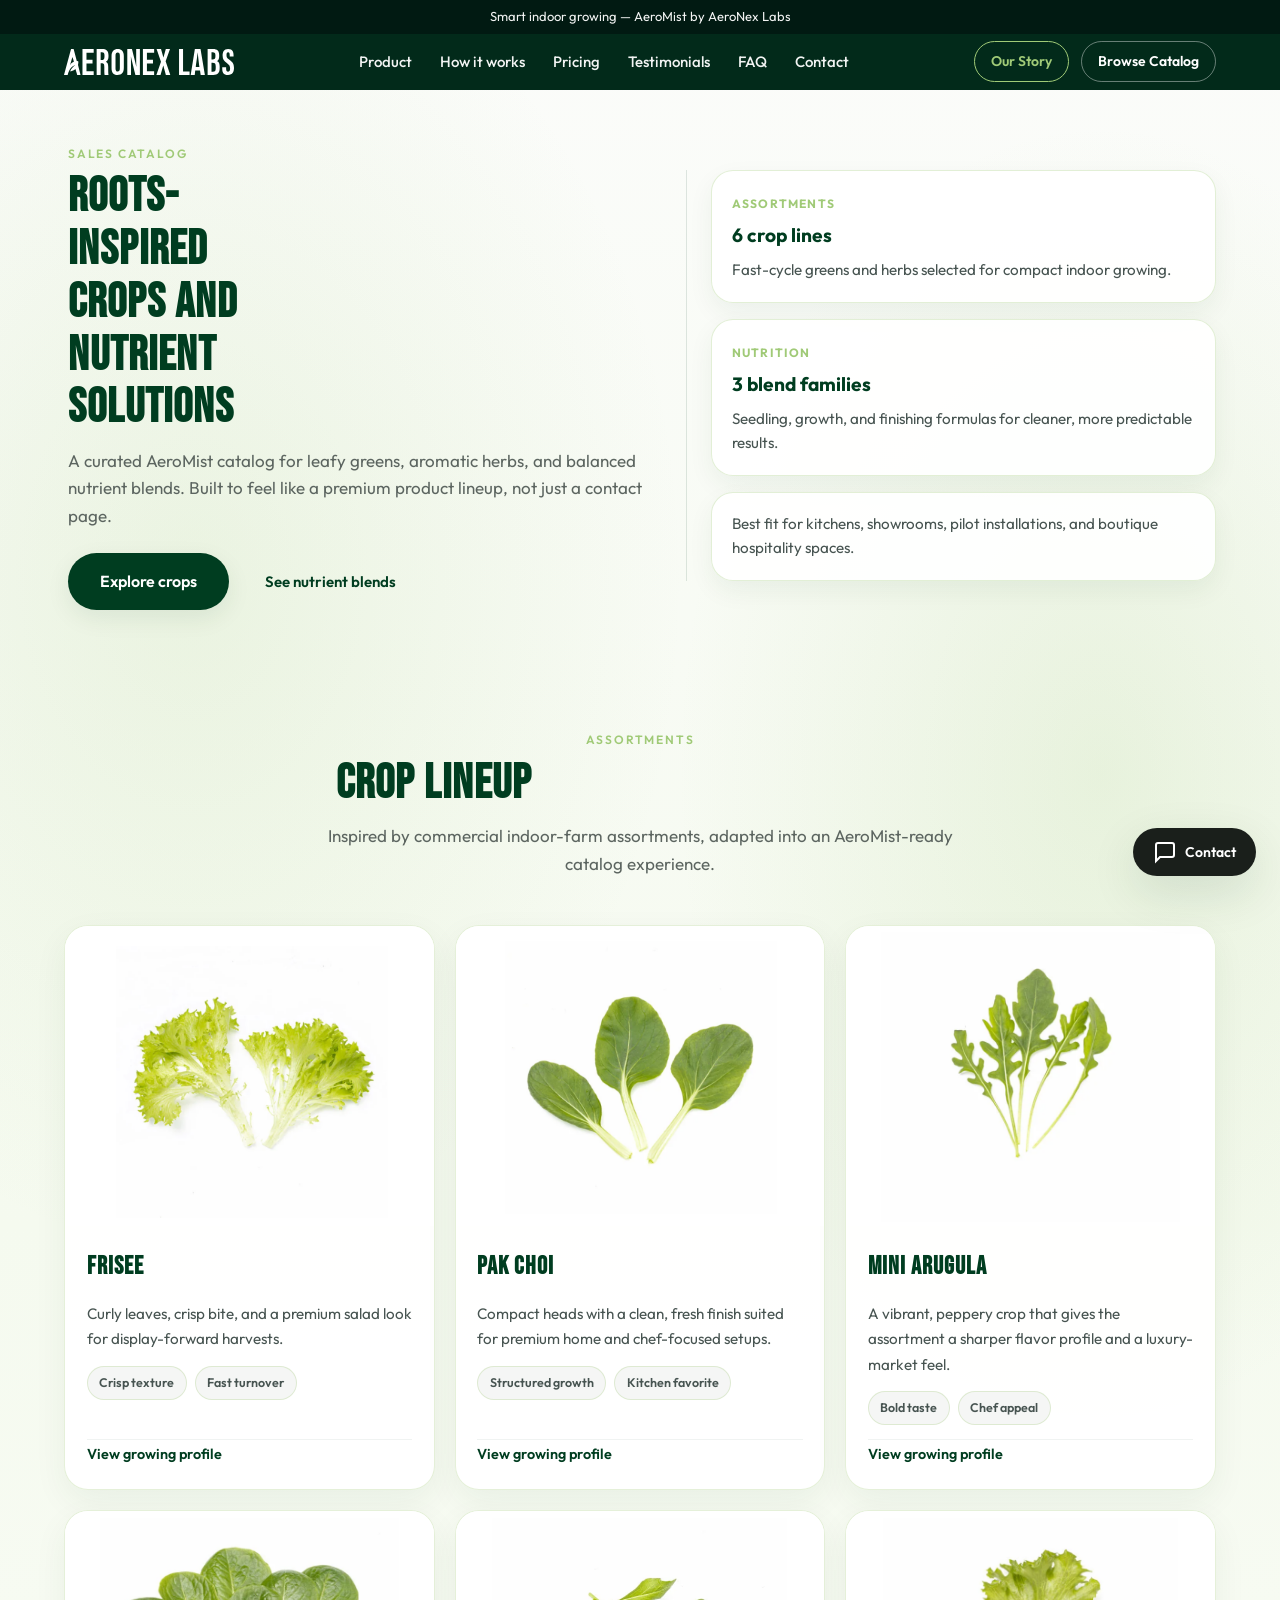
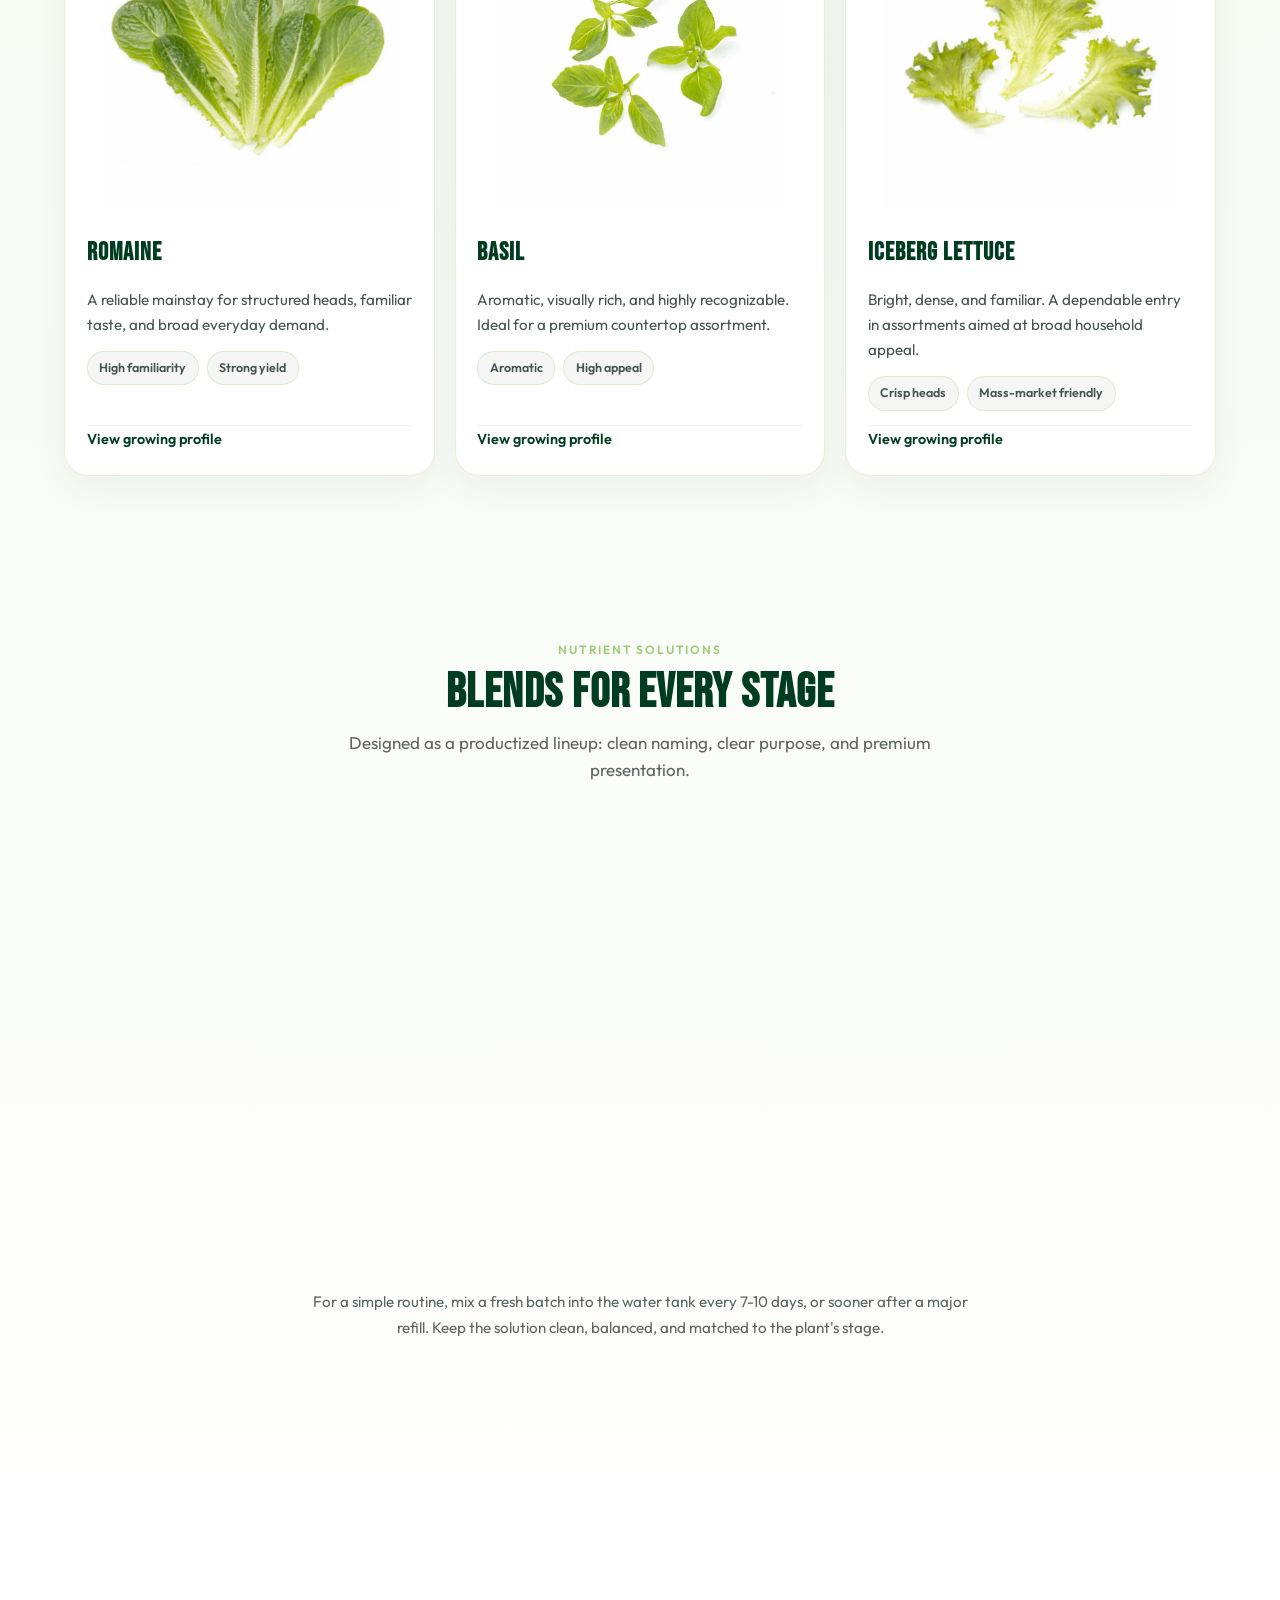
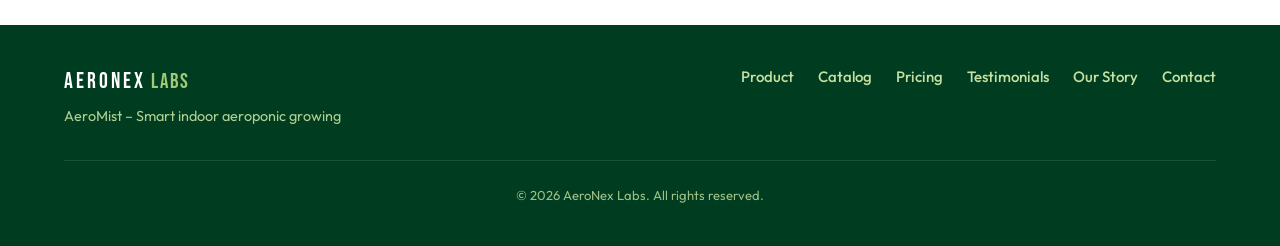
==== commit 58e1c12b: "typo fixed" ====
--- a/catalog.html
+++ b/catalog.html
@@ -38,7 +38,7 @@
         </nav>
         <div class="nav-cta-group">
           <a href="our-story.html" class="nav-cta nav-cta-secondary">Our Story</a>
-          <a href="catalog.html" class="nav-cta">Catalog</a>
+          <a href="catalog.html" class="nav-cta">Browse Catalog</a>
         </div>
         <button type="button" class="nav-toggle" aria-label="Toggle menu">
           <span></span><span></span><span></span>
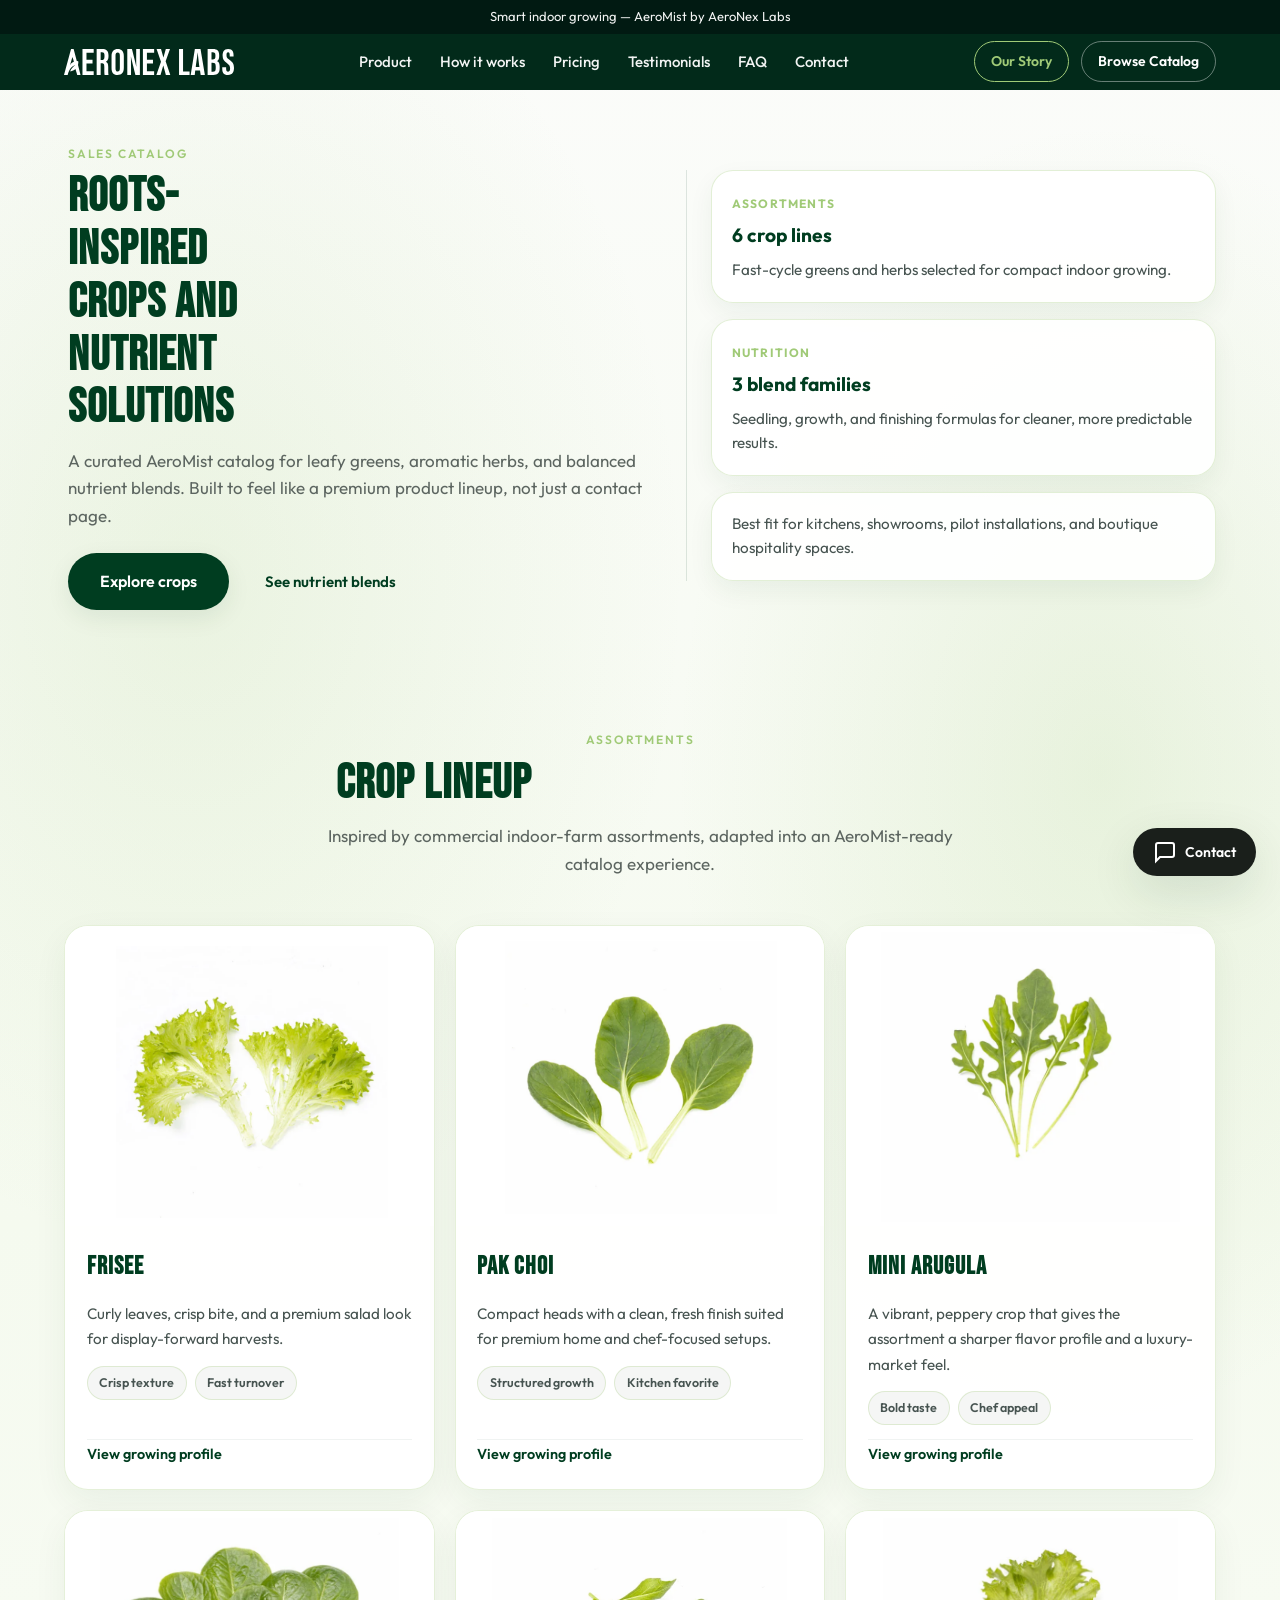
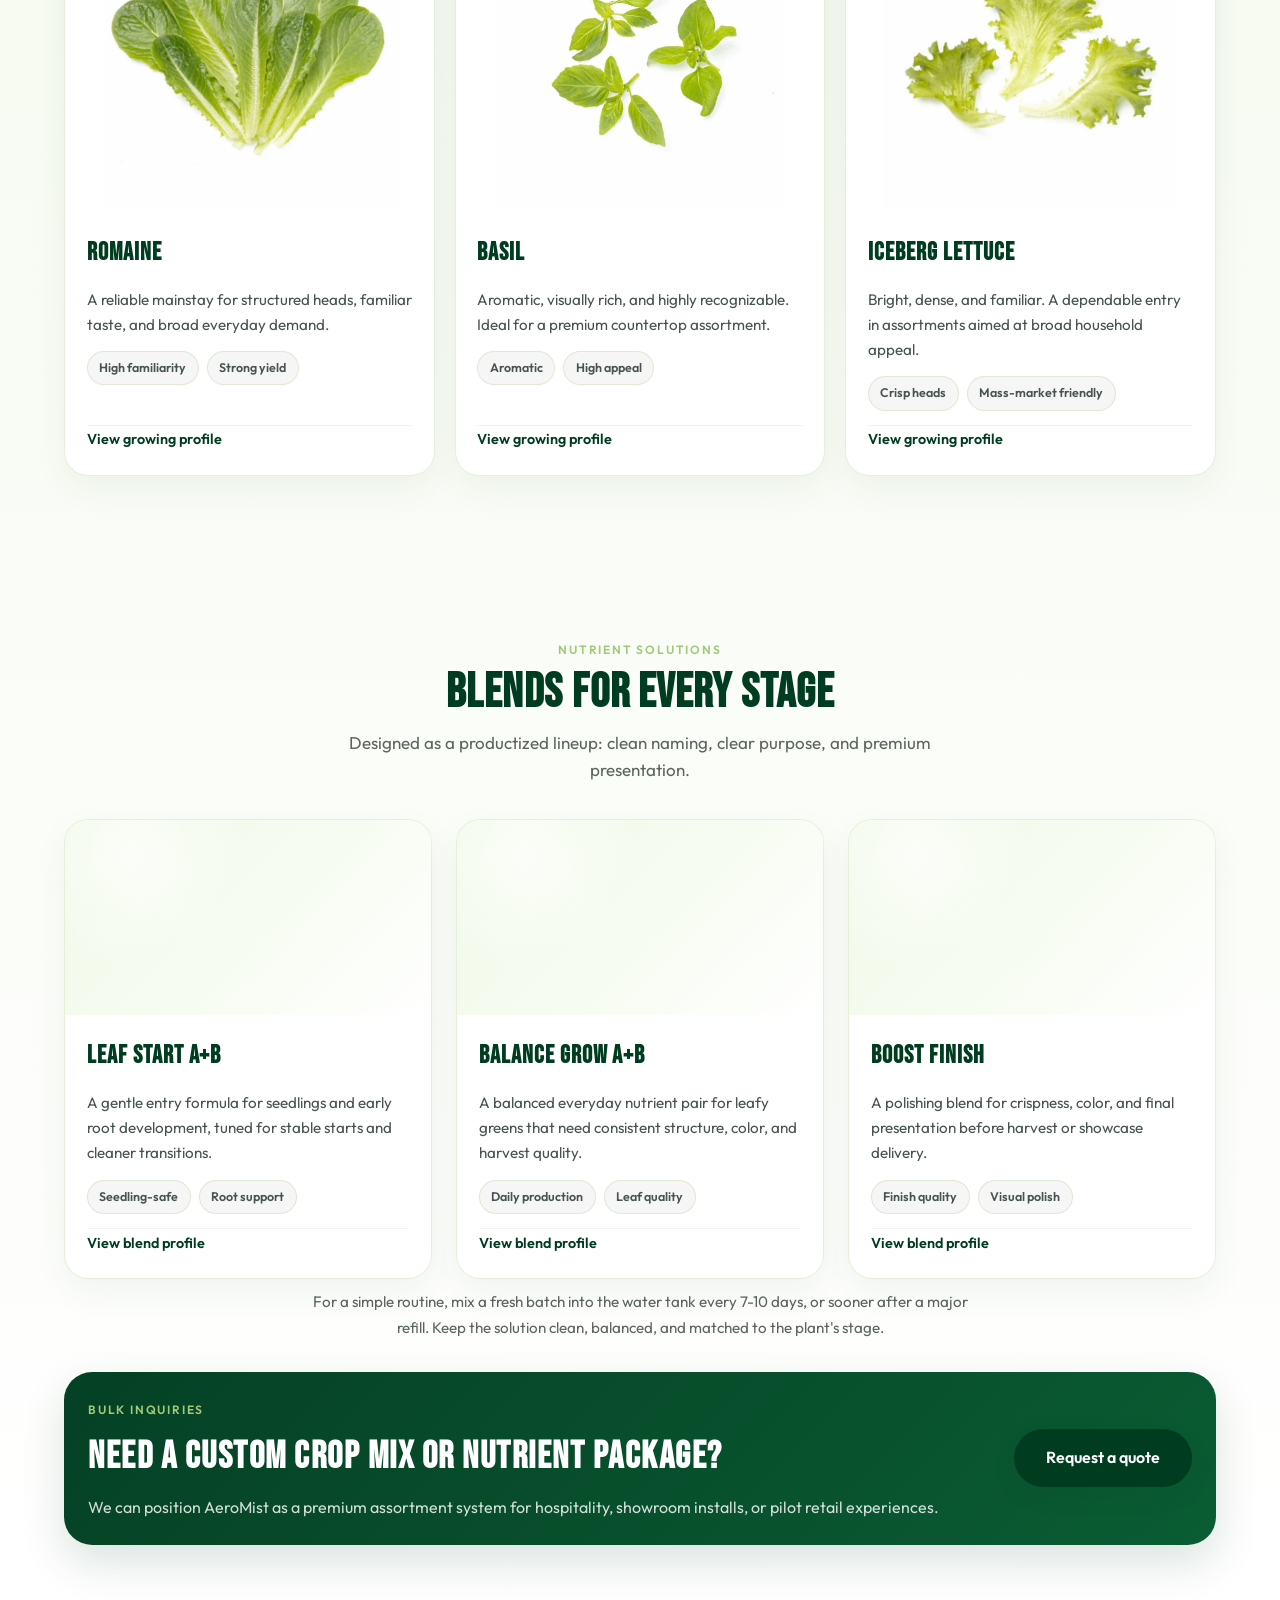
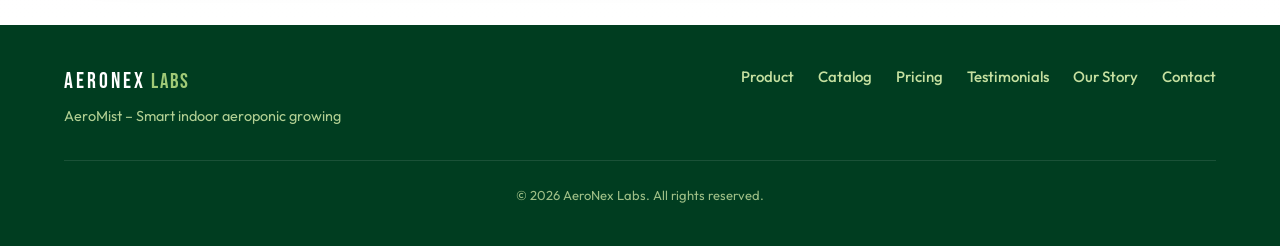
==== commit e6f95440: "fixed for mobile version" ====
--- a/catalog.html
+++ b/catalog.html
@@ -34,6 +34,8 @@
             <li><a href="index.html#testimonials">Testimonials</a></li>
             <li><a href="index.html#faq">FAQ</a></li>
             <li><a href="index.html#contact">Contact</a></li>
+            <li class="nav-mobile-only"><a href="our-story.html">Our Story</a></li>
+            <li class="nav-mobile-only"><a href="catalog.html">Browse Catalog</a></li>
           </ul>
         </nav>
         <div class="nav-cta-group">
--- a/css/style.css
+++ b/css/style.css
@@ -261,6 +261,9 @@
   cursor: pointer;
   padding: 0.5rem;
 }
+.nav-mobile-only {
+  display: none;
+}
 .nav-toggle span {
   width: 22px;
   height: 2px;
@@ -3575,6 +3578,10 @@
 }
 
 @media (max-width: 768px) {
+  .nav-mobile-only {
+    display: list-item;
+  }
+
   .top-bar {
     padding: 0.3rem 0;
   }
